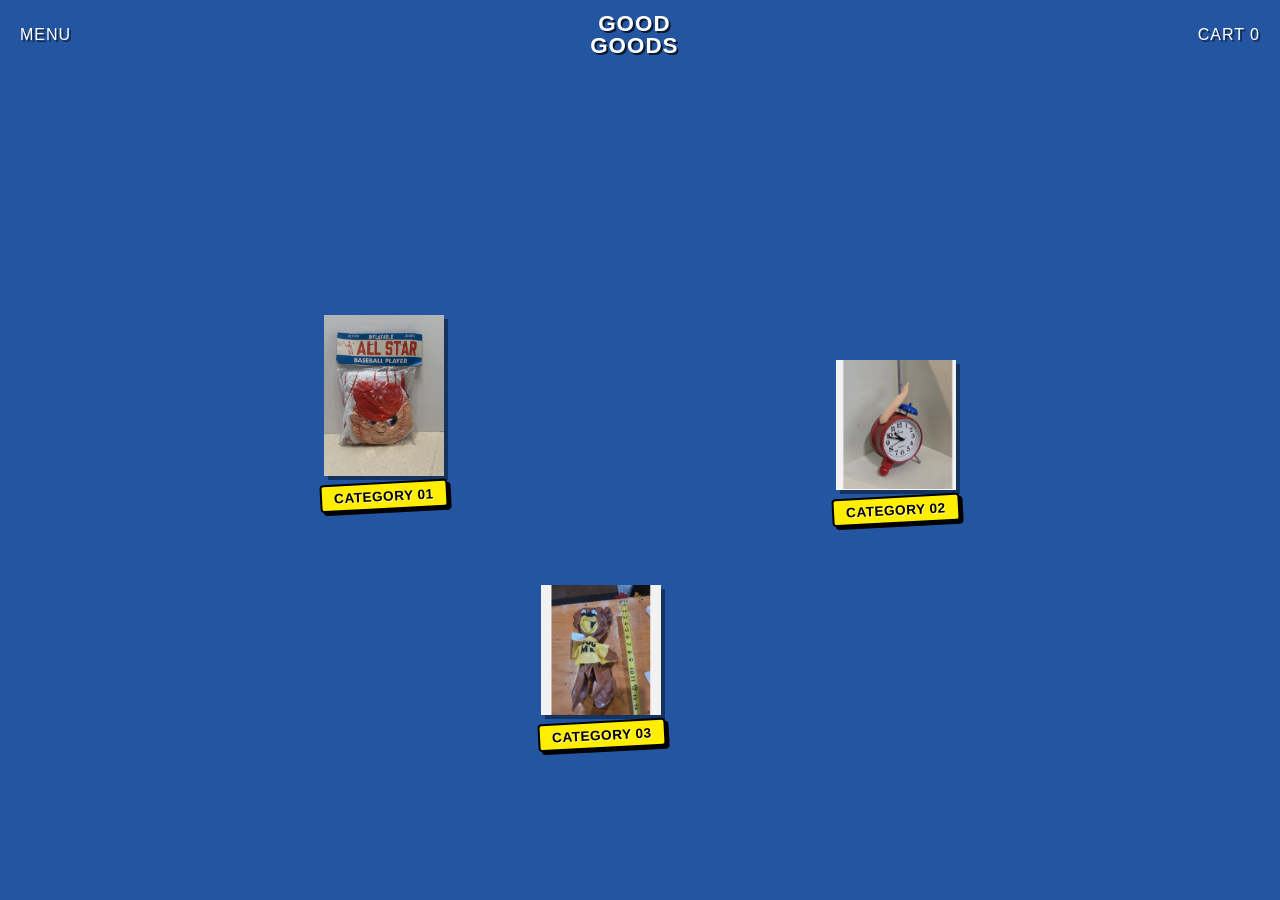
==== index.html @ c8a690a4 "Refactor CSS variables and styles in index.html" ====
<!DOCTYPE html>
<html lang="ko">
<head>
  <meta charset="UTF-8">
  <meta name="viewport" content="width=device-width, initial-scale=1.0">
  <title>GOOD GOODS</title>
  <style>
    :root {
      --bg-blue: #2455A0;
      --label-yellow: #ffee00;
      --text-black: #000000;
    }

    * {
      box-sizing: border-box;
      margin: 0;
      padding: 0;
      user-select: none;
      -webkit-user-drag: none;
    }

    body {
      width: 100vw;
      height: 100vh;
      overflow: hidden;
      font-family: 'Arial Black', Impact, sans-serif;
      background-color: var(--bg-blue);
      position: relative;
    }

    /* 상단 헤더 영역 */
    header {
      position: absolute;
      top: 0;
      left: 0;
      right: 0;
      height: 70px;
      display: flex;
      justify-content: space-between;
      align-items: center;
      padding: 0 20px;
      z-index: 100;
    }

    .nav-btn {
      color: #ffffff;
      font-size: 1rem;
      letter-spacing: 1px;
      cursor: pointer;
      text-shadow: 2px 2px 0px rgba(0,0,0,0.5);
    }

    .logo {
      color: #ffffff;
      font-size: 1.4rem;
      line-height: 1.0;
      text-align: center;
      font-weight: 900;
      letter-spacing: 1px;
      text-shadow: 2px 2px 0px rgba(0,0,0,0.7);
    }

    /* 자유 배치 영역 */
    #canvas-container {
      width: 100%;
      height: 100%;
      position: relative;
    }

    /* 캐릭터 스티커 아이템 */
    .draggable-item {
      position: absolute;
      display: flex;
      flex-direction: column;
      align-items: center;
      cursor: grab;
      touch-action: none;
      transition: transform 0.1s ease;
      z-index: 10;
    }

    .draggable-item:active {
      cursor: grabbing;
      transform: scale(1.05) rotate(-2deg);
      z-index: 90 !important;
    }

    /* 캐릭터 누끼 이미지 스타일 */
    .character-img {
      width: 120px;
      height: auto;
      object-fit: contain;
      filter: drop-shadow(4px 4px 0px rgba(0, 0, 0, 0.4));
      pointer-events: none;
    }

    /* 2번 레트로 스타일 라벨 박스 (노란색 바탕 + 검은 테두리 & 입체 그림자) */
    .label-box {
      margin-top: 6px;
      background-color: var(--label-yellow);
      border: 2px solid var(--text-black);
      border-radius: 4px;
      padding: 3px 12px;
      transform: rotate(-3deg); /* 2번 이미지 특유의 살짝 기울어진 레트로 느낌 */
      box-shadow: 3px 3px 0px #000000;
      pointer-events: none;
    }

    .label-text {
      color: var(--text-black);
      font-family: 'Arial Black', Impact, sans-serif;
      font-size: 0.85rem;
      font-weight: 900;
      letter-spacing: 0.5px;
      text-transform: uppercase;
      white-space: nowrap;
      text-shadow: 1px 1px 0px rgba(255, 255, 255, 0.6);
    }

    /* 카테고리 팝업 모달 */
    .modal-overlay {
      position: fixed;
      top: 0; left: 0; right: 0; bottom: 0;
      background: rgba(0,0,0,0.6);
      display: none;
      justify-content: center;
      align-items: center;
      z-index: 1000;
    }

    .modal-card {
      background: #111;
      border: 3px solid var(--label-yellow);
      border-radius: 16px;
      padding: 24px;
      width: 85%;
      max-width: 320px;
      text-align: center;
      color: white;
      box-shadow: 8px 8px 0px rgba(0,0,0,0.8);
    }

    .modal-title {
      font-size: 1.4rem;
      color: var(--label-yellow);
      margin-bottom: 12px;
    }

    .close-btn {
      margin-top: 16px;
      background: var(--label-yellow);
      color: #000;
      border: none;
      padding: 8px 20px;
      font-weight: bold;
      border-radius: 20px;
      cursor: pointer;
    }
  </style>
</head>
<body>

  <header>
    <div class="nav-btn">MENU</div>
    <div class="logo">GOOD<br>GOODS</div>
    <div class="nav-btn">CART <span id="cart-count">0</span></div>
  </header>

  <main id="canvas-container"></main>

  <!-- 클릭 시 나타나는 카테고리 팝업 -->
  <div class="modal-overlay" id="modal">
    <div class="modal-card">
      <h2 class="modal-title" id="modal-category-name">CATEGORY</h2>
      <p style="font-size: 0.9rem; color: #ccc; font-weight: normal; margin-bottom: 15px;">
        해당 카테고리의 상품 페이지로 이동합니다.
      </p>
      <button class="close-btn" onclick="closeModal()">닫기</button>
    </div>
  </div>

  <script>
    /* ========================================================
       [업로드하신 3개 이미지 및 카테고리 명칭 설정]
    ======================================================== */
    const ITEM_DATA = [
      { 
        id: 1, 
        title: 'CATEGORY 01',  
        imgSrc: './images/KakaoTalk_20260930_101800105_02.png', 
        x: 25, 
        y: 35 
      },
      { 
        id: 2, 
        title: 'CATEGORY 02',    
        imgSrc: './images/KakaoTalk_20260930_102345515.png', 
        x: 65, 
        y: 40 
      },
      { 
        id: 3, 
        title: 'CATEGORY 03',    
        imgSrc: './images/KakaoTalk_20260930_102549226.png', 
        x: 42, 
        y: 65 
      }
    ];

    const container = document.getElementById('canvas-container');
    let highestZIndex = 10;

    // 캐릭터 생성 및 화면 배치
    ITEM_DATA.forEach(data => {
      const item = document.createElement('div');
      item.className = 'draggable-item';
      
      const posX = (window.innerWidth * data.x) / 100;
      const posY = (window.innerHeight * data.y) / 100;
      item.style.left = `${posX}px`;
      item.style.top = `${posY}px`;

      item.innerHTML = `
        <img class="character-img" src="${data.imgSrc}" alt="${data.title}" />
        <div class="label-box">
          <span class="label-text">${data.title}</span>
        </div>
      `;

      makeDraggableAndClickable(item, data.title);
      container.appendChild(item);
    });

    // 드래그 & 클릭 구분 로직
    function makeDraggableAndClickable(element, title) {
      let isDragging = false;
      let startX, startY;
      let initialLeft, initialTop;
      let hasMoved = false;

      function onStart(e) {
        isDragging = true;
        hasMoved = false;
        
        const clientX = e.touches ? e.touches[0].clientX : e.clientX;
        const clientY = e.touches ? e.touches[0].clientY : e.clientY;

        startX = clientX;
        startY = clientY;

        initialLeft = element.offsetLeft;
        initialTop = element.offsetTop;

        highestZIndex++;
        element.style.zIndex = highestZIndex;
      }

      function onMove(e) {
        if (!isDragging) return;

        const clientX = e.touches ? e.touches[0].clientX : e.clientX;
        const clientY = e.touches ? e.touches[0].clientY : e.clientY;

        const deltaX = clientX - startX;
        const deltaY = clientY - startY;

        if (Math.abs(deltaX) > 5 || Math.abs(deltaY) > 5) {
          hasMoved = true;
        }

        element.style.left = `${initialLeft + deltaX}px`;
        element.style.top = `${initialTop + deltaY}px`;
      }

      function onEnd() {
        if (!isDragging) return;
        isDragging = false;

        if (!hasMoved) {
          openModal(title);
        }
      }

      element.addEventListener('mousedown', onStart);
      window.addEventListener('mousemove', onMove);
      window.addEventListener('mouseup', onEnd);

      element.addEventListener('touchstart', onStart, { passive: true });
      window.addEventListener('touchmove', onMove, { passive: true });
      window.addEventListener('touchend', onEnd);
    }

    function openModal(categoryTitle) {
      document.getElementById('modal-category-name').innerText = categoryTitle;
      document.getElementById('modal').style.display = 'flex';
    }

    function closeModal() {
      document.getElementById('modal').style.display = 'none';
    }
  </script>
</body>
</html>
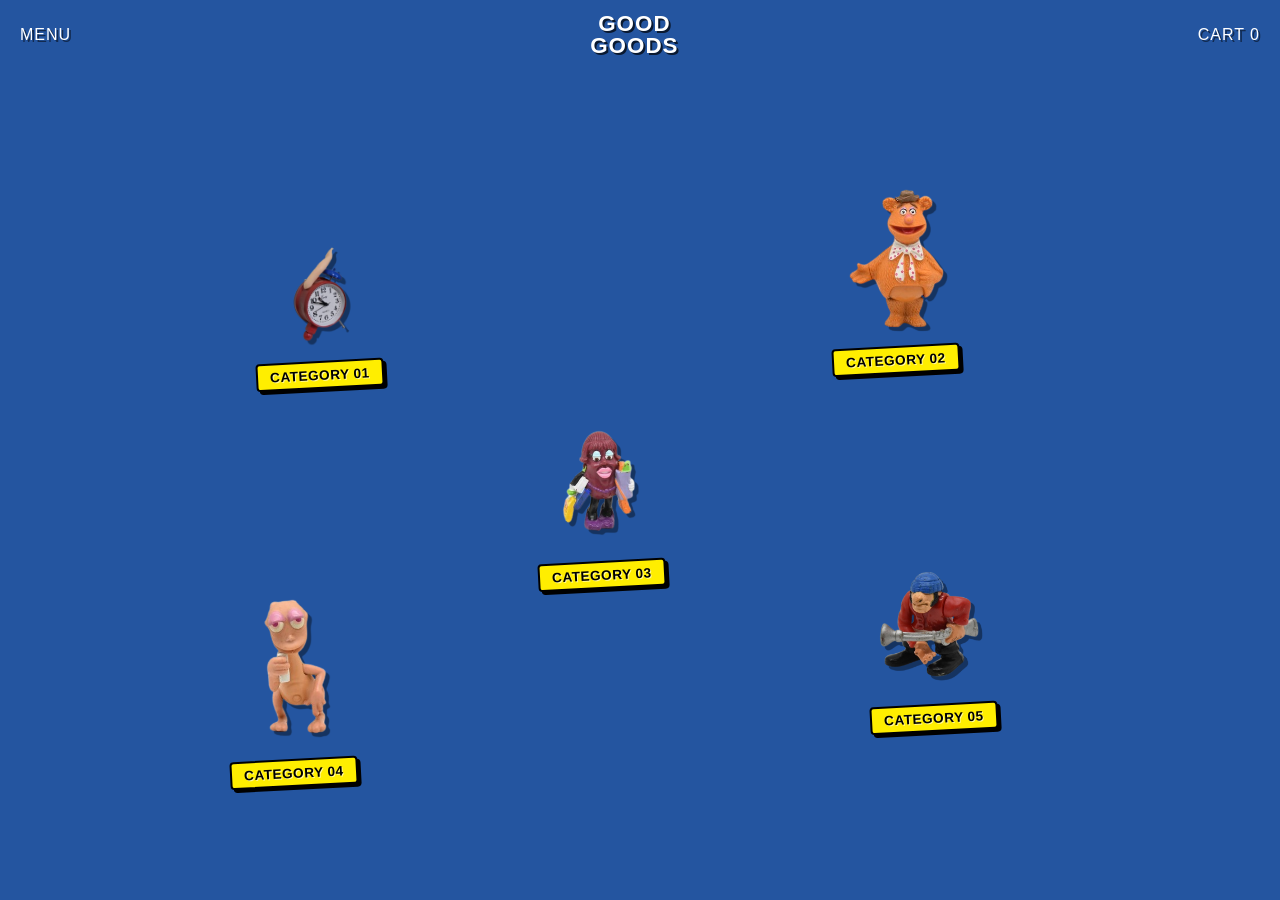
==== commit faa25170: "Update image sources and label box comments" ====
--- a/index.html
+++ b/index.html
@@ -94,14 +94,14 @@
       pointer-events: none;
     }
 
-    /* 2번 레트로 스타일 라벨 박스 (노란색 바탕 + 검은 테두리 & 입체 그림자) */
+    /* 레트로 코믹스 스타일 노란 라벨 박스 */
     .label-box {
       margin-top: 6px;
       background-color: var(--label-yellow);
       border: 2px solid var(--text-black);
       border-radius: 4px;
       padding: 3px 12px;
-      transform: rotate(-3deg); /* 2번 이미지 특유의 살짝 기울어진 레트로 느낌 */
+      transform: rotate(-3deg);
       box-shadow: 3px 3px 0px #000000;
       pointer-events: none;
     }
@@ -181,29 +181,45 @@
 
   <script>
     /* ========================================================
-       [업로드하신 3개 이미지 및 카테고리 명칭 설정]
+       [새로 올릴 1, 2, 3, 4, 5 이미지 파일 설정]
+       - title: 각 카테고리 문구 (자유롭게 수정 가능)
+       - imgSrc: ./images/1.png 형태
     ======================================================== */
     const ITEM_DATA = [
       { 
         id: 1, 
         title: 'CATEGORY 01',  
-        imgSrc: './images/KakaoTalk_20260930_101800105_02.png', 
-        x: 25, 
-        y: 35 
+        imgSrc: './images/1.png', 
+        x: 20, 
+        y: 25 
       },
       { 
         id: 2, 
         title: 'CATEGORY 02',    
-        imgSrc: './images/KakaoTalk_20260930_102345515.png', 
+        imgSrc: './images/2.png', 
         x: 65, 
-        y: 40 
+        y: 20 
       },
       { 
         id: 3, 
         title: 'CATEGORY 03',    
-        imgSrc: './images/KakaoTalk_20260930_102549226.png', 
+        imgSrc: './images/3.png', 
         x: 42, 
+        y: 45 
+      },
+      { 
+        id: 4, 
+        title: 'CATEGORY 04',    
+        imgSrc: './images/4.png', 
+        x: 18, 
         y: 65 
+      },
+      { 
+        id: 5, 
+        title: 'CATEGORY 05',    
+        imgSrc: './images/5.png', 
+        x: 68, 
+        y: 62 
       }
     ];
 
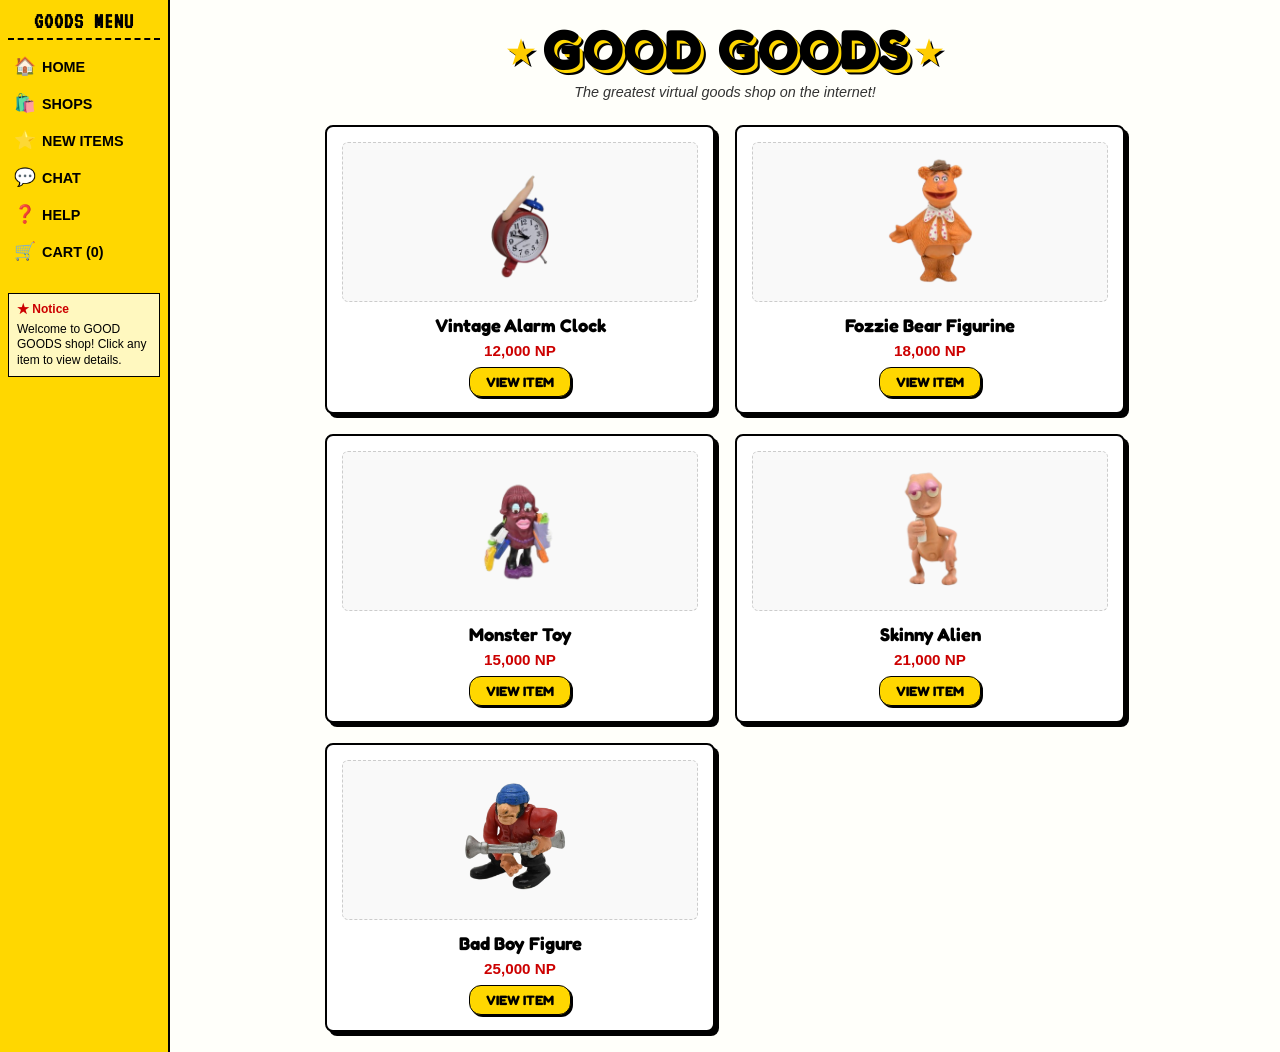
==== commit c34e1301: "Revamp index.html for Neopets themed layout Updated the title and styling to reflect a Neopets theme" ====
--- a/index.html
+++ b/index.html
@@ -3,125 +3,224 @@
 <head>
   <meta charset="UTF-8">
   <meta name="viewport" content="width=device-width, initial-scale=1.0">
-  <title>GOOD GOODS</title>
+  <title>GOOD GOODS - Neopets Style</title>
+  <!-- 네오펫 느낌의 통통한 레트로 웹폰트 불러오기 -->
+  <link rel="preconnect" href="https://fonts.googleapis.com">
+  <link rel="preconnect" href="https://fonts.gstatic.com" crossorigin>
+  <link href="https://fonts.googleapis.com/css2?family=Fredoka:wght@600;700&family=VT323&display=swap" rel="stylesheet">
+
   <style>
-    :root {
-      --bg-blue: #2455A0;
-      --label-yellow: #ffee00;
-      --text-black: #000000;
-    }
-
     * {
       box-sizing: border-box;
       margin: 0;
       padding: 0;
-      user-select: none;
-      -webkit-user-drag: none;
     }
 
     body {
-      width: 100vw;
-      height: 100vh;
-      overflow: hidden;
-      font-family: 'Arial Black', Impact, sans-serif;
-      background-color: var(--bg-blue);
+      font-family: 'Comic Sans MS', 'Trebuchet MS', sans-serif;
+      background-color: #ffffff;
+      color: #000000;
+      display: flex;
+      min-height: 100vh;
+    }
+
+    /* =========================================
+       1. 네오펫 스타일 노란색 왼쪽 사이드바
+    ========================================= */
+    #sidebar {
+      width: 170px;
+      min-width: 170px;
+      background-color: #ffd700;
+      border-right: 2px solid #000000;
+      padding: 10px 8px;
+      display: flex;
+      flex-direction: column;
+      gap: 12px;
+    }
+
+    .sidebar-header {
+      font-family: 'VT323', monospace;
+      font-size: 1.4rem;
+      font-weight: bold;
+      text-align: center;
+      border-bottom: 2px dashed #000;
+      padding-bottom: 6px;
+      letter-spacing: 1px;
+    }
+
+    .sidebar-menu {
+      list-style: none;
+      display: flex;
+      flex-direction: column;
+      gap: 8px;
+    }
+
+    .sidebar-menu li {
+      display: flex;
+      align-items: center;
+      gap: 6px;
+      font-size: 0.9rem;
+      font-weight: bold;
+      cursor: pointer;
+      padding: 4px 6px;
+      border-radius: 4px;
+      transition: background 0.1s;
+    }
+
+    .sidebar-menu li:hover {
+      background-color: #ffae00;
+      text-decoration: underline;
+    }
+
+    .menu-icon {
+      font-size: 1.1rem;
+    }
+
+    .sidebar-box {
+      margin-top: 15px;
+      background-color: #fff8bf;
+      border: 1px solid #000;
+      padding: 8px;
+      font-size: 0.75rem;
+      line-height: 1.3;
+    }
+
+    .sidebar-box h4 {
+      margin-bottom: 4px;
+      color: #cc0000;
+    }
+
+    /* =========================================
+       2. 오른쪽 메인 화면 영역
+    ========================================= */
+    #main-content {
+      flex: 1;
+      padding: 20px 30px;
+      background-color: #fffffa;
+      overflow-y: auto;
+    }
+
+    /* 네오펫 스타일 상단 타이틀 로고 */
+    .logo-container {
+      text-align: center;
+      margin-bottom: 25px;
       position: relative;
     }
 
-    /* 상단 헤더 영역 */
-    header {
-      position: absolute;
-      top: 0;
-      left: 0;
-      right: 0;
-      height: 70px;
-      display: flex;
-      justify-content: space-between;
-      align-items: center;
-      padding: 0 20px;
-      z-index: 100;
-    }
-
-    .nav-btn {
-      color: #ffffff;
-      font-size: 1rem;
+    .neopets-logo {
+      font-family: 'Fredoka', cursive;
+      font-size: 3.5rem;
+      font-weight: 700;
+      color: #000000;
+      text-shadow: 3px 3px 0px #ffd700, 5px 5px 0px #000000;
       letter-spacing: 1px;
-      cursor: pointer;
-      text-shadow: 2px 2px 0px rgba(0,0,0,0.5);
-    }
-
-    .logo {
-      color: #ffffff;
-      font-size: 1.4rem;
-      line-height: 1.0;
-      text-align: center;
-      font-weight: 900;
-      letter-spacing: 1px;
-      text-shadow: 2px 2px 0px rgba(0,0,0,0.7);
-    }
-
-    /* 자유 배치 영역 */
-    #canvas-container {
-      width: 100%;
-      height: 100%;
-      position: relative;
-    }
-
-    /* 캐릭터 스티커 아이템 */
-    .draggable-item {
-      position: absolute;
+      display: inline-block;
+      line-height: 1;
+    }
+
+    .star-decor {
+      color: #ffcc00;
+      font-size: 2rem;
+      vertical-align: super;
+      text-shadow: 2px 2px 0px #000;
+    }
+
+    .welcome-text {
+      font-size: 0.9rem;
+      color: #333;
+      margin-top: 8px;
+      font-style: italic;
+    }
+
+    /* =========================================
+       3. 상품 2열 그리드 (상품 추가 시 무한 늘어남)
+    ========================================= */
+    .product-grid {
+      display: grid;
+      grid-template-columns: repeat(2, 1fr); /* 무조건 2열 배치 */
+      gap: 20px;
+      max-width: 800px;
+      margin: 0 auto;
+    }
+
+    /* 레트로 카드 스타일 */
+    .product-card {
+      background-color: #ffffff;
+      border: 2px solid #000000;
+      border-radius: 8px;
+      padding: 15px;
       display: flex;
       flex-direction: column;
       align-items: center;
-      cursor: grab;
-      touch-action: none;
-      transition: transform 0.1s ease;
-      z-index: 10;
-    }
-
-    .draggable-item:active {
-      cursor: grabbing;
-      transform: scale(1.05) rotate(-2deg);
-      z-index: 90 !important;
-    }
-
-    /* 캐릭터 누끼 이미지 스타일 */
-    .character-img {
-      width: 120px;
-      height: auto;
+      box-shadow: 4px 4px 0px #000000;
+      transition: transform 0.1s ease, box-shadow 0.1s ease;
+      cursor: pointer;
+    }
+
+    .product-card:hover {
+      transform: translate(-2px, -2px);
+      box-shadow: 6px 6px 0px #000000;
+      background-color: #fffde6;
+    }
+
+    .product-img-wrapper {
+      width: 100%;
+      height: 160px;
+      display: flex;
+      justify-content: center;
+      align-items: center;
+      background-color: #f9f9f9;
+      border: 1px dashed #ccc;
+      border-radius: 6px;
+      margin-bottom: 12px;
+      overflow: hidden;
+    }
+
+    .product-img {
+      max-width: 90%;
+      max-height: 90%;
       object-fit: contain;
-      filter: drop-shadow(4px 4px 0px rgba(0, 0, 0, 0.4));
-      pointer-events: none;
-    }
-
-    /* 레트로 코믹스 스타일 노란 라벨 박스 */
-    .label-box {
-      margin-top: 6px;
-      background-color: var(--label-yellow);
-      border: 2px solid var(--text-black);
-      border-radius: 4px;
-      padding: 3px 12px;
-      transform: rotate(-3deg);
-      box-shadow: 3px 3px 0px #000000;
-      pointer-events: none;
-    }
-
-    .label-text {
-      color: var(--text-black);
-      font-family: 'Arial Black', Impact, sans-serif;
+    }
+
+    .product-title {
+      font-family: 'Fredoka', cursive;
+      font-size: 1.15rem;
+      font-weight: 700;
+      color: #000000;
+      margin-bottom: 6px;
+      text-align: center;
+    }
+
+    .product-price {
+      font-size: 0.95rem;
+      font-weight: bold;
+      color: #cc0000;
+      margin-bottom: 8px;
+    }
+
+    .buy-btn {
+      background-color: #ffd700;
+      border: 1.5px solid #000;
+      padding: 6px 16px;
+      font-family: 'Fredoka', cursive;
       font-size: 0.85rem;
-      font-weight: 900;
-      letter-spacing: 0.5px;
-      text-transform: uppercase;
-      white-space: nowrap;
-      text-shadow: 1px 1px 0px rgba(255, 255, 255, 0.6);
-    }
-
-    /* 카테고리 팝업 모달 */
+      font-weight: bold;
+      border-radius: 12px;
+      cursor: pointer;
+      box-shadow: 2px 2px 0px #000;
+    }
+
+    .buy-btn:hover {
+      background-color: #ffae00;
+    }
+
+    /* =========================================
+       4. 상품 클릭 시 상세 모달
+    ========================================= */
     .modal-overlay {
       position: fixed;
       top: 0; left: 0; right: 0; bottom: 0;
-      background: rgba(0,0,0,0.6);
+      background: rgba(0,0,0,0.5);
       display: none;
       justify-content: center;
       align-items: center;
@@ -129,185 +228,183 @@
     }
 
     .modal-card {
-      background: #111;
-      border: 3px solid var(--label-yellow);
-      border-radius: 16px;
+      background: #ffffff;
+      border: 3px solid #000;
+      border-radius: 12px;
       padding: 24px;
-      width: 85%;
-      max-width: 320px;
+      width: 90%;
+      max-width: 360px;
       text-align: center;
-      color: white;
-      box-shadow: 8px 8px 0px rgba(0,0,0,0.8);
+      box-shadow: 8px 8px 0px #000;
     }
 
     .modal-title {
-      font-size: 1.4rem;
-      color: var(--label-yellow);
-      margin-bottom: 12px;
+      font-family: 'Fredoka', cursive;
+      font-size: 1.5rem;
+      margin-bottom: 10px;
+    }
+
+    .modal-price {
+      color: #cc0000;
+      font-weight: bold;
+      margin-bottom: 15px;
+    }
+
+    .modal-desc {
+      font-size: 0.85rem;
+      color: #555;
+      margin-bottom: 20px;
+      line-height: 1.4;
     }
 
     .close-btn {
-      margin-top: 16px;
-      background: var(--label-yellow);
+      background: #ffd700;
       color: #000;
-      border: none;
-      padding: 8px 20px;
+      border: 2px solid #000;
+      padding: 8px 24px;
+      font-family: 'Fredoka', cursive;
       font-weight: bold;
       border-radius: 20px;
       cursor: pointer;
+      box-shadow: 2px 2px 0px #000;
+    }
+
+    /* 모바일 반응형 처리 */
+    @media (max-width: 600px) {
+      body {
+        flex-direction: column;
+      }
+      #sidebar {
+        width: 100%;
+        min-width: 100%;
+        border-right: none;
+        border-bottom: 2px solid #000;
+      }
+      .product-grid {
+        grid-template-columns: repeat(2, 1fr); /* 모바일에서도 2열 유지 */
+        gap: 10px;
+      }
     }
   </style>
 </head>
 <body>
 
-  <header>
-    <div class="nav-btn">MENU</div>
-    <div class="logo">GOOD<br>GOODS</div>
-    <div class="nav-btn">CART <span id="cart-count">0</span></div>
-  </header>
-
-  <main id="canvas-container"></main>
-
-  <!-- 클릭 시 나타나는 카테고리 팝업 -->
+  <!-- 왼쪽 네오펫 스타일 사이드바 -->
+  <aside id="sidebar">
+    <div class="sidebar-header">GOODS MENU</div>
+    <ul class="sidebar-menu">
+      <li><span class="menu-icon">🏠</span> HOME</li>
+      <li><span class="menu-icon">🛍️️</span> SHOPS</li>
+      <li><span class="menu-icon">⭐</span> NEW ITEMS</li>
+      <li><span class="menu-icon">💬</span> CHAT</li>
+      <li><span class="menu-icon">❓</span> HELP</li>
+      <li><span class="menu-icon">🛒</span> CART (0)</li>
+    </ul>
+
+    <div class="sidebar-box">
+      <h4>★ Notice</h4>
+      <p>Welcome to GOOD GOODS shop! Click any item to view details.</p>
+    </div>
+  </aside>
+
+  <!-- 오른쪽 메인 콘텐츠 영역 -->
+  <main id="main-content">
+    
+    <!-- 네오펫 스타일 로고 -->
+    <div class="logo-container">
+      <span class="star-decor">★</span>
+      <h1 class="neopets-logo">GOOD GOODS</h1>
+      <span class="star-decor">★</span>
+      <p class="welcome-text">The greatest virtual goods shop on the internet!</p>
+    </div>
+
+    <!-- 2열 상품 목록 그리드 -->
+    <div class="product-grid" id="product-list"></div>
+
+  </main>
+
+  <!-- 상품 클릭 시 나타나는 팝업 -->
   <div class="modal-overlay" id="modal">
     <div class="modal-card">
-      <h2 class="modal-title" id="modal-category-name">CATEGORY</h2>
-      <p style="font-size: 0.9rem; color: #ccc; font-weight: normal; margin-bottom: 15px;">
-        해당 카테고리의 상품 페이지로 이동합니다.
-      </p>
-      <button class="close-btn" onclick="closeModal()">닫기</button>
+      <h2 class="modal-title" id="modal-item-name">PRODUCT NAME</h2>
+      <p class="modal-price" id="modal-item-price">0 NP</p>
+      <p class="modal-desc" id="modal-item-desc">상품 상세 설명이 여기에 들어갑니다.</p>
+      <button class="close-btn" onclick="closeModal()">CLOSE</button>
     </div>
   </div>
 
   <script>
     /* ========================================================
-       [새로 올릴 1, 2, 3, 4, 5 이미지 파일 설정]
-       - title: 각 카테고리 문구 (자유롭게 수정 가능)
-       - imgSrc: ./images/1.png 형태
+       [개별 상품 추가/수정하는 곳]
+       - name: 상품 이름
+       - price: 가격
+       - imgSrc: 이미지 파일 경로 (images/1.png 등)
+       - desc: 상세 설명
+       * 상품을 추가할 때마다 2열로 아래로 계속 늘어납니다!
     ======================================================== */
-    const ITEM_DATA = [
+    const PRODUCTS = [
       { 
         id: 1, 
-        title: 'CATEGORY 01',  
+        name: 'Vintage Alarm Clock',  
+        price: '12,000 NP',
         imgSrc: './images/1.png', 
-        x: 20, 
-        y: 25 
+        desc: '레트로 스타일의 클래식 알람 시계 피규어입니다.'
       },
       { 
         id: 2, 
-        title: 'CATEGORY 02',    
+        name: 'Fozzie Bear Figurine',    
+        price: '18,000 NP',
         imgSrc: './images/2.png', 
-        x: 65, 
-        y: 20 
+        desc: '귀여운 모자를 쓴 곰 캐릭터 토이 피규어입니다.'
       },
       { 
         id: 3, 
-        title: 'CATEGORY 03',    
+        name: 'Monster Toy',    
+        price: '15,000 NP',
         imgSrc: './images/3.png', 
-        x: 42, 
-        y: 45 
+        desc: '유니크한 컬러감의 컬렉터용 몬스터 장난감입니다.'
       },
       { 
         id: 4, 
-        title: 'CATEGORY 04',    
+        name: 'Skinny Alien',    
+        price: '21,000 NP',
         imgSrc: './images/4.png', 
-        x: 18, 
-        y: 65 
+        desc: '위트 있는 포즈의 레트로 에일리언 토이 피규어입니다.'
       },
       { 
         id: 5, 
-        title: 'CATEGORY 05',    
+        name: 'Bad Boy Figure',    
+        price: '25,000 NP',
         imgSrc: './images/5.png', 
-        x: 68, 
-        y: 62 
+        desc: '스트리트 감성의 유니크한 캐릭터 피규어입니다.'
       }
     ];
 
-    const container = document.getElementById('canvas-container');
-    let highestZIndex = 10;
-
-    // 캐릭터 생성 및 화면 배치
-    ITEM_DATA.forEach(data => {
-      const item = document.createElement('div');
-      item.className = 'draggable-item';
-      
-      const posX = (window.innerWidth * data.x) / 100;
-      const posY = (window.innerHeight * data.y) / 100;
-      item.style.left = `${posX}px`;
-      item.style.top = `${posY}px`;
-
-      item.innerHTML = `
-        <img class="character-img" src="${data.imgSrc}" alt="${data.title}" />
-        <div class="label-box">
-          <span class="label-text">${data.title}</span>
+    const container = document.getElementById('product-list');
+
+    // 상품 카드 생성 및 배치
+    PRODUCTS.forEach(item => {
+      const card = document.createElement('div');
+      card.className = 'product-card';
+      card.onclick = () => openModal(item.name, item.price, item.desc);
+
+      card.innerHTML = `
+        <div class="product-img-wrapper">
+          <img class="product-img" src="${item.imgSrc}" alt="${item.name}" />
         </div>
+        <div class="product-title">${item.name}</div>
+        <div class="product-price">${item.price}</div>
+        <button class="buy-btn">VIEW ITEM</button>
       `;
 
-      makeDraggableAndClickable(item, data.title);
-      container.appendChild(item);
+      container.appendChild(card);
     });
 
-    // 드래그 & 클릭 구분 로직
-    function makeDraggableAndClickable(element, title) {
-      let isDragging = false;
-      let startX, startY;
-      let initialLeft, initialTop;
-      let hasMoved = false;
-
-      function onStart(e) {
-        isDragging = true;
-        hasMoved = false;
-        
-        const clientX = e.touches ? e.touches[0].clientX : e.clientX;
-        const clientY = e.touches ? e.touches[0].clientY : e.clientY;
-
-        startX = clientX;
-        startY = clientY;
-
-        initialLeft = element.offsetLeft;
-        initialTop = element.offsetTop;
-
-        highestZIndex++;
-        element.style.zIndex = highestZIndex;
-      }
-
-      function onMove(e) {
-        if (!isDragging) return;
-
-        const clientX = e.touches ? e.touches[0].clientX : e.clientX;
-        const clientY = e.touches ? e.touches[0].clientY : e.clientY;
-
-        const deltaX = clientX - startX;
-        const deltaY = clientY - startY;
-
-        if (Math.abs(deltaX) > 5 || Math.abs(deltaY) > 5) {
-          hasMoved = true;
-        }
-
-        element.style.left = `${initialLeft + deltaX}px`;
-        element.style.top = `${initialTop + deltaY}px`;
-      }
-
-      function onEnd() {
-        if (!isDragging) return;
-        isDragging = false;
-
-        if (!hasMoved) {
-          openModal(title);
-        }
-      }
-
-      element.addEventListener('mousedown', onStart);
-      window.addEventListener('mousemove', onMove);
-      window.addEventListener('mouseup', onEnd);
-
-      element.addEventListener('touchstart', onStart, { passive: true });
-      window.addEventListener('touchmove', onMove, { passive: true });
-      window.addEventListener('touchend', onEnd);
-    }
-
-    function openModal(categoryTitle) {
-      document.getElementById('modal-category-name').innerText = categoryTitle;
+    // 상세 모달 열기/닫기
+    function openModal(name, price, desc) {
+      document.getElementById('modal-item-name').innerText = name;
+      document.getElementById('modal-item-price').innerText = price;
+      document.getElementById('modal-item-desc').innerText = desc;
       document.getElementById('modal').style.display = 'flex';
     }
 
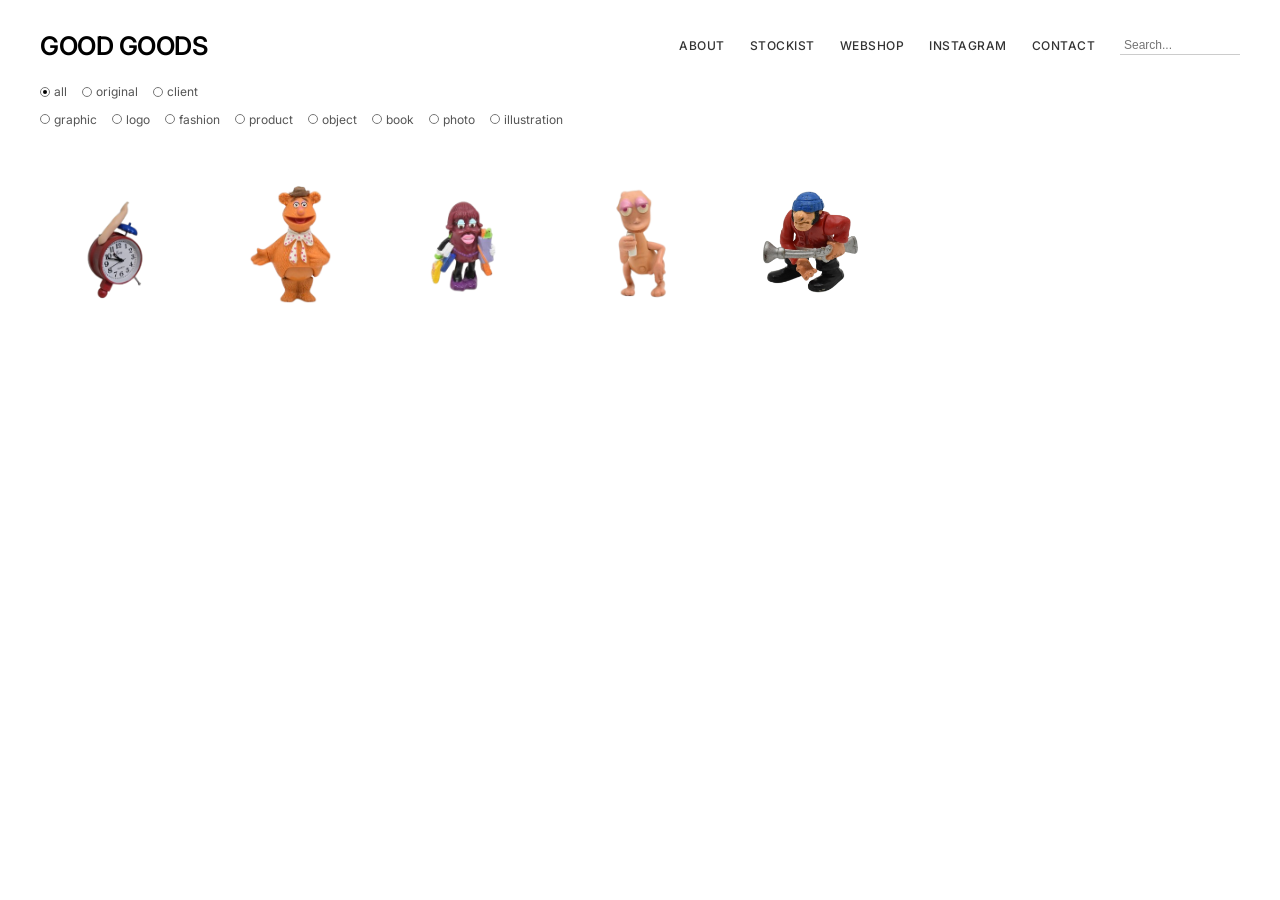
==== commit 605296a8: "Update index.html" ====
--- a/index.html
+++ b/index.html
@@ -3,11 +3,10 @@
 <head>
   <meta charset="UTF-8">
   <meta name="viewport" content="width=device-width, initial-scale=1.0">
-  <title>GOOD GOODS - Neopets Style</title>
-  <!-- 네오펫 느낌의 통통한 레트로 웹폰트 불러오기 -->
+  <title>GOOD GOODS</title>
   <link rel="preconnect" href="https://fonts.googleapis.com">
   <link rel="preconnect" href="https://fonts.gstatic.com" crossorigin>
-  <link href="https://fonts.googleapis.com/css2?family=Fredoka:wght@600;700&family=VT323&display=swap" rel="stylesheet">
+  <link href="https://fonts.googleapis.com/css2?family=Inter:wght@400;500;600&display=swap" rel="stylesheet">
 
   <style>
     * {
@@ -17,394 +16,294 @@
     }
 
     body {
-      font-family: 'Comic Sans MS', 'Trebuchet MS', sans-serif;
+      font-family: 'Inter', -apple-system, BlinkMacSystemFont, "Segoe UI", Roboto, sans-serif;
       background-color: #ffffff;
-      color: #000000;
-      display: flex;
-      min-height: 100vh;
+      color: #111111;
+      padding: 30px 40px;
+      -webkit-font-smoothing: antialiased;
     }
 
     /* =========================================
-       1. 네오펫 스타일 노란색 왼쪽 사이드바
+       1. 상단 헤더 & 네비게이션
     ========================================= */
-    #sidebar {
-      width: 170px;
-      min-width: 170px;
-      background-color: #ffd700;
-      border-right: 2px solid #000000;
-      padding: 10px 8px;
-      display: flex;
-      flex-direction: column;
-      gap: 12px;
-    }
-
-    .sidebar-header {
-      font-family: 'VT323', monospace;
-      font-size: 1.4rem;
-      font-weight: bold;
-      text-align: center;
-      border-bottom: 2px dashed #000;
-      padding-bottom: 6px;
-      letter-spacing: 1px;
-    }
-
-    .sidebar-menu {
-      list-style: none;
-      display: flex;
-      flex-direction: column;
-      gap: 8px;
-    }
-
-    .sidebar-menu li {
-      display: flex;
-      align-items: center;
-      gap: 6px;
-      font-size: 0.9rem;
-      font-weight: bold;
+    header {
+      display: flex;
+      justify-content: space-between;
+      align-items: center;
+      margin-bottom: 20px;
+    }
+
+    .brand-logo {
+      font-size: 1.6rem;
+      font-weight: 600;
+      letter-spacing: -0.5px;
+      text-decoration: none;
+      color: #000;
+    }
+
+    .top-nav {
+      display: flex;
+      align-items: center;
+      gap: 25px;
+    }
+
+    .top-nav a {
+      text-decoration: none;
+      color: #333;
+      font-size: 0.75rem;
+      font-weight: 500;
+      letter-spacing: 0.5px;
+      text-transform: uppercase;
+      transition: color 0.2s;
+    }
+
+    .top-nav a:hover {
+      color: #888;
+    }
+
+    .search-bar {
+      border: none;
+      border-bottom: 1px solid #ccc;
+      padding: 2px 4px;
+      font-size: 0.75rem;
+      outline: none;
+      width: 120px;
+    }
+
+    /* =========================================
+       2. 카테고리 필터 라디오 버튼 영역
+    ========================================= */
+    .filter-container {
+      margin-bottom: 40px;
+      font-size: 0.75rem;
+      color: #555;
+      line-height: 1.8;
+    }
+
+    .filter-row {
+      display: flex;
+      flex-wrap: wrap;
+      gap: 15px;
+      align-items: center;
+    }
+
+    .filter-item {
+      display: flex;
+      align-items: center;
+      gap: 4px;
       cursor: pointer;
-      padding: 4px 6px;
-      border-radius: 4px;
-      transition: background 0.1s;
-    }
-
-    .sidebar-menu li:hover {
-      background-color: #ffae00;
-      text-decoration: underline;
-    }
-
-    .menu-icon {
-      font-size: 1.1rem;
-    }
-
-    .sidebar-box {
-      margin-top: 15px;
-      background-color: #fff8bf;
-      border: 1px solid #000;
-      padding: 8px;
-      font-size: 0.75rem;
-      line-height: 1.3;
-    }
-
-    .sidebar-box h4 {
-      margin-bottom: 4px;
-      color: #cc0000;
+    }
+
+    .filter-item input[type="radio"] {
+      appearance: none;
+      width: 10px;
+      height: 10px;
+      border: 1px solid #777;
+      border-radius: 50%;
+      outline: none;
+      cursor: pointer;
+      position: relative;
+    }
+
+    .filter-item input[type="radio"]:checked::before {
+      content: '';
+      position: absolute;
+      top: 2px;
+      left: 2px;
+      width: 4px;
+      height: 4px;
+      background-color: #000;
+      border-radius: 50%;
     }
 
     /* =========================================
-       2. 오른쪽 메인 화면 영역
+       3. 미니멀 아카이브 그리드 (7열 구조)
     ========================================= */
-    #main-content {
-      flex: 1;
-      padding: 20px 30px;
-      background-color: #fffffa;
-      overflow-y: auto;
-    }
-
-    /* 네오펫 스타일 상단 타이틀 로고 */
-    .logo-container {
-      text-align: center;
-      margin-bottom: 25px;
+    .archive-grid {
+      display: grid;
+      grid-template-columns: repeat(7, 1fr);
+      gap: 35px 25px;
+      align-items: center;
+      justify-items: center;
+    }
+
+    .grid-item {
+      width: 100%;
+      aspect-ratio: 1 / 1;
+      display: flex;
+      justify-content: center;
+      align-items: center;
+      cursor: pointer;
       position: relative;
     }
 
-    .neopets-logo {
-      font-family: 'Fredoka', cursive;
-      font-size: 3.5rem;
-      font-weight: 700;
-      color: #000000;
-      text-shadow: 3px 3px 0px #ffd700, 5px 5px 0px #000000;
-      letter-spacing: 1px;
-      display: inline-block;
-      line-height: 1;
-    }
-
-    .star-decor {
-      color: #ffcc00;
-      font-size: 2rem;
-      vertical-align: super;
-      text-shadow: 2px 2px 0px #000;
-    }
-
-    .welcome-text {
-      font-size: 0.9rem;
-      color: #333;
-      margin-top: 8px;
-      font-style: italic;
-    }
-
-    /* =========================================
-       3. 상품 2열 그리드 (상품 추가 시 무한 늘어남)
-    ========================================= */
-    .product-grid {
-      display: grid;
-      grid-template-columns: repeat(2, 1fr); /* 무조건 2열 배치 */
-      gap: 20px;
-      max-width: 800px;
-      margin: 0 auto;
-    }
-
-    /* 레트로 카드 스타일 */
-    .product-card {
-      background-color: #ffffff;
-      border: 2px solid #000000;
-      border-radius: 8px;
-      padding: 15px;
-      display: flex;
-      flex-direction: column;
-      align-items: center;
-      box-shadow: 4px 4px 0px #000000;
-      transition: transform 0.1s ease, box-shadow 0.1s ease;
-      cursor: pointer;
-    }
-
-    .product-card:hover {
-      transform: translate(-2px, -2px);
-      box-shadow: 6px 6px 0px #000000;
-      background-color: #fffde6;
-    }
-
-    .product-img-wrapper {
-      width: 100%;
-      height: 160px;
-      display: flex;
-      justify-content: center;
-      align-items: center;
-      background-color: #f9f9f9;
-      border: 1px dashed #ccc;
-      border-radius: 6px;
-      margin-bottom: 12px;
-      overflow: hidden;
-    }
-
-    .product-img {
+    .grid-item img {
       max-width: 90%;
       max-height: 90%;
       object-fit: contain;
-    }
-
-    .product-title {
-      font-family: 'Fredoka', cursive;
-      font-size: 1.15rem;
-      font-weight: 700;
-      color: #000000;
-      margin-bottom: 6px;
-      text-align: center;
-    }
-
-    .product-price {
-      font-size: 0.95rem;
-      font-weight: bold;
-      color: #cc0000;
-      margin-bottom: 8px;
-    }
-
-    .buy-btn {
-      background-color: #ffd700;
-      border: 1.5px solid #000;
-      padding: 6px 16px;
-      font-family: 'Fredoka', cursive;
-      font-size: 0.85rem;
-      font-weight: bold;
-      border-radius: 12px;
-      cursor: pointer;
-      box-shadow: 2px 2px 0px #000;
-    }
-
-    .buy-btn:hover {
-      background-color: #ffae00;
+      transition: transform 0.25s ease-out;
+    }
+
+    .grid-item:hover img {
+      transform: scale(1.08);
     }
 
     /* =========================================
-       4. 상품 클릭 시 상세 모달
+       4. 미니멀 모달 팝업
     ========================================= */
     .modal-overlay {
       position: fixed;
       top: 0; left: 0; right: 0; bottom: 0;
-      background: rgba(0,0,0,0.5);
+      background: rgba(255, 255, 255, 0.92);
       display: none;
       justify-content: center;
       align-items: center;
       z-index: 1000;
     }
 
-    .modal-card {
-      background: #ffffff;
-      border: 3px solid #000;
-      border-radius: 12px;
-      padding: 24px;
-      width: 90%;
-      max-width: 360px;
+    .modal-content {
       text-align: center;
-      box-shadow: 8px 8px 0px #000;
+      max-width: 400px;
+      padding: 20px;
+    }
+
+    .modal-content img {
+      max-width: 240px;
+      max-height: 240px;
+      object-fit: contain;
+      margin-bottom: 20px;
     }
 
     .modal-title {
-      font-family: 'Fredoka', cursive;
-      font-size: 1.5rem;
-      margin-bottom: 10px;
-    }
-
-    .modal-price {
-      color: #cc0000;
-      font-weight: bold;
-      margin-bottom: 15px;
+      font-size: 1rem;
+      font-weight: 500;
+      margin-bottom: 6px;
     }
 
     .modal-desc {
-      font-size: 0.85rem;
-      color: #555;
+      font-size: 0.8rem;
+      color: #666;
       margin-bottom: 20px;
-      line-height: 1.4;
     }
 
     .close-btn {
-      background: #ffd700;
-      color: #000;
-      border: 2px solid #000;
-      padding: 8px 24px;
-      font-family: 'Fredoka', cursive;
-      font-weight: bold;
-      border-radius: 20px;
+      background: none;
+      border: 1px solid #111;
+      padding: 6px 20px;
+      font-size: 0.75rem;
       cursor: pointer;
-      box-shadow: 2px 2px 0px #000;
-    }
-
-    /* 모바일 반응형 처리 */
+      text-transform: uppercase;
+      letter-spacing: 0.5px;
+      transition: background 0.2s, color 0.2s;
+    }
+
+    .close-btn:hover {
+      background: #111;
+      color: #fff;
+    }
+
+    /* 반응형 레이아웃 */
+    @media (max-width: 1024px) {
+      .archive-grid {
+        grid-template-columns: repeat(5, 1fr);
+      }
+    }
+
     @media (max-width: 600px) {
       body {
+        padding: 20px;
+      }
+      header {
         flex-direction: column;
+        align-items: flex-start;
+        gap: 15px;
       }
-      #sidebar {
-        width: 100%;
-        min-width: 100%;
-        border-right: none;
-        border-bottom: 2px solid #000;
-      }
-      .product-grid {
-        grid-template-columns: repeat(2, 1fr); /* 모바일에서도 2열 유지 */
-        gap: 10px;
+      .archive-grid {
+        grid-template-columns: repeat(3, 1fr);
+        gap: 20px 15px;
       }
     }
   </style>
 </head>
 <body>
 
-  <!-- 왼쪽 네오펫 스타일 사이드바 -->
-  <aside id="sidebar">
-    <div class="sidebar-header">GOODS MENU</div>
-    <ul class="sidebar-menu">
-      <li><span class="menu-icon">🏠</span> HOME</li>
-      <li><span class="menu-icon">🛍️️</span> SHOPS</li>
-      <li><span class="menu-icon">⭐</span> NEW ITEMS</li>
-      <li><span class="menu-icon">💬</span> CHAT</li>
-      <li><span class="menu-icon">❓</span> HELP</li>
-      <li><span class="menu-icon">🛒</span> CART (0)</li>
-    </ul>
-
-    <div class="sidebar-box">
-      <h4>★ Notice</h4>
-      <p>Welcome to GOOD GOODS shop! Click any item to view details.</p>
+  <!-- 상단 헤더 -->
+  <header>
+    <a href="#" class="brand-logo">GOOD GOODS</a>
+    <nav class="top-nav">
+      <a href="#">ABOUT</a>
+      <a href="#">STOCKIST</a>
+      <a href="#">WEBSHOP</a>
+      <a href="#">INSTAGRAM</a>
+      <a href="#">CONTACT</a>
+      <input type="text" class="search-bar" placeholder="Search...">
+    </nav>
+  </header>
+
+  <!-- 라디오 필터 영역 -->
+  <div class="filter-container">
+    <div class="filter-row" style="margin-bottom: 6px;">
+      <label class="filter-item"><input type="radio" name="main-filter" checked> all</label>
+      <label class="filter-item"><input type="radio" name="main-filter"> original</label>
+      <label class="filter-item"><input type="radio" name="main-filter"> client</label>
     </div>
-  </aside>
-
-  <!-- 오른쪽 메인 콘텐츠 영역 -->
-  <main id="main-content">
-    
-    <!-- 네오펫 스타일 로고 -->
-    <div class="logo-container">
-      <span class="star-decor">★</span>
-      <h1 class="neopets-logo">GOOD GOODS</h1>
-      <span class="star-decor">★</span>
-      <p class="welcome-text">The greatest virtual goods shop on the internet!</p>
+    <div class="filter-row">
+      <label class="filter-item"><input type="radio" name="sub-filter"> graphic</label>
+      <label class="filter-item"><input type="radio" name="sub-filter"> logo</label>
+      <label class="filter-item"><input type="radio" name="sub-filter"> fashion</label>
+      <label class="filter-item"><input type="radio" name="sub-filter"> product</label>
+      <label class="filter-item"><input type="radio" name="sub-filter"> object</label>
+      <label class="filter-item"><input type="radio" name="sub-filter"> book</label>
+      <label class="filter-item"><input type="radio" name="sub-filter"> photo</label>
+      <label class="filter-item"><input type="radio" name="sub-filter"> illustration</label>
     </div>
-
-    <!-- 2열 상품 목록 그리드 -->
-    <div class="product-grid" id="product-list"></div>
-
-  </main>
-
-  <!-- 상품 클릭 시 나타나는 팝업 -->
+  </div>
+
+  <!-- 그리드 아카이브 영역 -->
+  <main class="archive-grid" id="grid-container"></main>
+
+  <!-- 상세 보기 모달 -->
   <div class="modal-overlay" id="modal">
-    <div class="modal-card">
-      <h2 class="modal-title" id="modal-item-name">PRODUCT NAME</h2>
-      <p class="modal-price" id="modal-item-price">0 NP</p>
-      <p class="modal-desc" id="modal-item-desc">상품 상세 설명이 여기에 들어갑니다.</p>
+    <div class="modal-content">
+      <img id="modal-img" src="" alt="Product Detail">
+      <h3 class="modal-title" id="modal-title">Item Title</h3>
+      <p class="modal-desc" id="modal-desc">Item Description</p>
       <button class="close-btn" onclick="closeModal()">CLOSE</button>
     </div>
   </div>
 
   <script>
     /* ========================================================
-       [개별 상품 추가/수정하는 곳]
-       - name: 상품 이름
-       - price: 가격
-       - imgSrc: 이미지 파일 경로 (images/1.png 등)
-       - desc: 상세 설명
-       * 상품을 추가할 때마다 2열로 아래로 계속 늘어납니다!
+       [상품/오브젝트 목록 추가/수정하는 곳]
+       - name: 작품/상품 이름
+       - imgSrc: images/1.png 등 이미지 경로
+       - desc: 간단 설명
     ======================================================== */
-    const PRODUCTS = [
-      { 
-        id: 1, 
-        name: 'Vintage Alarm Clock',  
-        price: '12,000 NP',
-        imgSrc: './images/1.png', 
-        desc: '레트로 스타일의 클래식 알람 시계 피규어입니다.'
-      },
-      { 
-        id: 2, 
-        name: 'Fozzie Bear Figurine',    
-        price: '18,000 NP',
-        imgSrc: './images/2.png', 
-        desc: '귀여운 모자를 쓴 곰 캐릭터 토이 피규어입니다.'
-      },
-      { 
-        id: 3, 
-        name: 'Monster Toy',    
-        price: '15,000 NP',
-        imgSrc: './images/3.png', 
-        desc: '유니크한 컬러감의 컬렉터용 몬스터 장난감입니다.'
-      },
-      { 
-        id: 4, 
-        name: 'Skinny Alien',    
-        price: '21,000 NP',
-        imgSrc: './images/4.png', 
-        desc: '위트 있는 포즈의 레트로 에일리언 토이 피규어입니다.'
-      },
-      { 
-        id: 5, 
-        name: 'Bad Boy Figure',    
-        price: '25,000 NP',
-        imgSrc: './images/5.png', 
-        desc: '스트리트 감성의 유니크한 캐릭터 피규어입니다.'
-      }
+    const ITEMS = [
+      { id: 1, name: 'Vintage Alarm Clock', imgSrc: './images/1.png', desc: 'Object / Vintage Toy' },
+      { id: 2, name: 'Fozzie Bear', imgSrc: './images/2.png', desc: 'Object / Plush Figure' },
+      { id: 3, name: 'Monster Toy', imgSrc: './images/3.png', desc: 'Object / Character' },
+      { id: 4, name: 'Skinny Alien', imgSrc: './images/4.png', desc: 'Object / Figure' },
+      { id: 5, name: 'Bad Boy Figure', imgSrc: './images/5.png', desc: 'Object / Street Figure' }
     ];
 
-    const container = document.getElementById('product-list');
-
-    // 상품 카드 생성 및 배치
-    PRODUCTS.forEach(item => {
-      const card = document.createElement('div');
-      card.className = 'product-card';
-      card.onclick = () => openModal(item.name, item.price, item.desc);
-
-      card.innerHTML = `
-        <div class="product-img-wrapper">
-          <img class="product-img" src="${item.imgSrc}" alt="${item.name}" />
-        </div>
-        <div class="product-title">${item.name}</div>
-        <div class="product-price">${item.price}</div>
-        <button class="buy-btn">VIEW ITEM</button>
-      `;
-
-      container.appendChild(card);
+    const container = document.getElementById('grid-container');
+
+    // 그리드 아이템 생성
+    ITEMS.forEach(item => {
+      const el = document.createElement('div');
+      el.className = 'grid-item';
+      el.onclick = () => openModal(item.name, item.imgSrc, item.desc);
+
+      el.innerHTML = `<img src="${item.imgSrc}" alt="${item.name}" />`;
+      container.appendChild(el);
     });
 
-    // 상세 모달 열기/닫기
-    function openModal(name, price, desc) {
-      document.getElementById('modal-item-name').innerText = name;
-      document.getElementById('modal-item-price').innerText = price;
-      document.getElementById('modal-item-desc').innerText = desc;
+    // 모달 컨트롤
+    function openModal(title, imgSrc, desc) {
+      document.getElementById('modal-title').innerText = title;
+      document.getElementById('modal-img').src = imgSrc;
+      document.getElementById('modal-desc').innerText = desc;
       document.getElementById('modal').style.display = 'flex';
     }
 
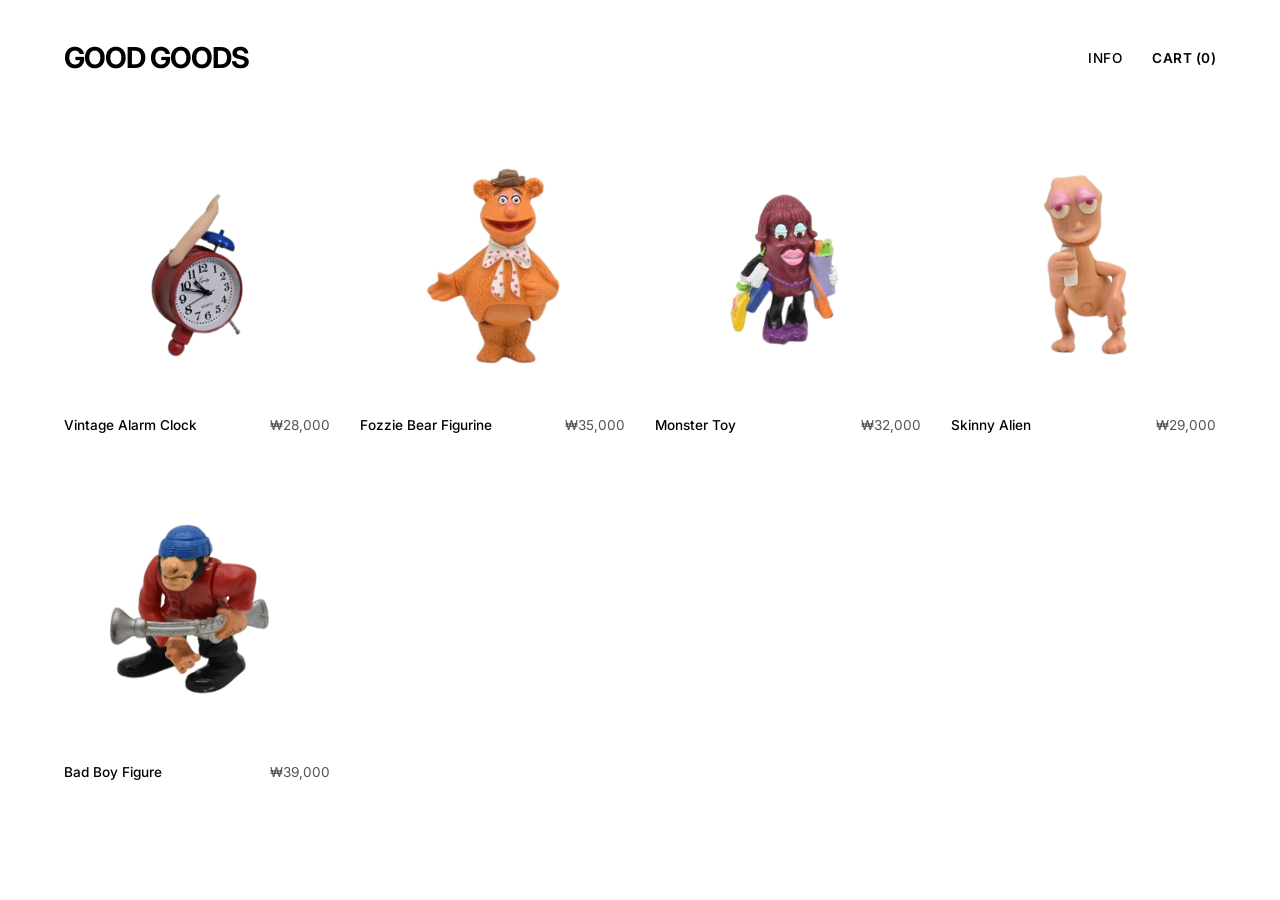
==== commit 802d0c01: "Update index.html" ====
--- a/index.html
+++ b/index.html
@@ -3,10 +3,10 @@
 <head>
   <meta charset="UTF-8">
   <meta name="viewport" content="width=device-width, initial-scale=1.0">
-  <title>GOOD GOODS</title>
+  <title>GOOD GOODS — Official Store</title>
   <link rel="preconnect" href="https://fonts.googleapis.com">
   <link rel="preconnect" href="https://fonts.gstatic.com" crossorigin>
-  <link href="https://fonts.googleapis.com/css2?family=Inter:wght@400;500;600&display=swap" rel="stylesheet">
+  <link href="https://fonts.googleapis.com/css2?family=Inter:wght@400;500;600;700&display=swap" rel="stylesheet">
 
   <style>
     * {
@@ -18,194 +18,210 @@
     body {
       font-family: 'Inter', -apple-system, BlinkMacSystemFont, "Segoe UI", Roboto, sans-serif;
       background-color: #ffffff;
-      color: #111111;
-      padding: 30px 40px;
+      color: #000000;
+      padding: 40px 5vw;
       -webkit-font-smoothing: antialiased;
     }
 
     /* =========================================
-       1. 상단 헤더 & 네비게이션
+       1. DAMSO.COM 스타일 상단 헤더
     ========================================= */
     header {
       display: flex;
       justify-content: space-between;
       align-items: center;
-      margin-bottom: 20px;
-    }
-
-    .brand-logo {
-      font-size: 1.6rem;
-      font-weight: 600;
-      letter-spacing: -0.5px;
+      margin-bottom: 60px;
+    }
+
+    .logo {
+      font-size: 1.8rem;
+      font-weight: 700;
+      letter-spacing: -1px;
       text-decoration: none;
       color: #000;
     }
 
-    .top-nav {
-      display: flex;
-      align-items: center;
-      gap: 25px;
-    }
-
-    .top-nav a {
+    .header-nav {
+      display: flex;
+      gap: 30px;
+      align-items: center;
+    }
+
+    .nav-link {
+      font-size: 0.85rem;
+      font-weight: 500;
       text-decoration: none;
-      color: #333;
-      font-size: 0.75rem;
-      font-weight: 500;
+      color: #000;
+      text-transform: uppercase;
       letter-spacing: 0.5px;
-      text-transform: uppercase;
-      transition: color 0.2s;
-    }
-
-    .top-nav a:hover {
-      color: #888;
-    }
-
-    .search-bar {
-      border: none;
-      border-bottom: 1px solid #ccc;
-      padding: 2px 4px;
-      font-size: 0.75rem;
-      outline: none;
-      width: 120px;
+      cursor: pointer;
+    }
+
+    .cart-btn {
+      font-weight: 600;
     }
 
     /* =========================================
-       2. 카테고리 필터 라디오 버튼 영역
+       2. 미니멀 상품 그리드 (DAMSO.COM 스타일)
     ========================================= */
-    .filter-container {
-      margin-bottom: 40px;
-      font-size: 0.75rem;
-      color: #555;
-      line-height: 1.8;
-    }
-
-    .filter-row {
-      display: flex;
-      flex-wrap: wrap;
-      gap: 15px;
-      align-items: center;
-    }
-
-    .filter-item {
-      display: flex;
-      align-items: center;
-      gap: 4px;
+    .shop-grid {
+      display: grid;
+      grid-template-columns: repeat(4, 1fr);
+      gap: 50px 30px;
+    }
+
+    .product-card {
+      display: flex;
+      flex-direction: column;
       cursor: pointer;
     }
 
-    .filter-item input[type="radio"] {
-      appearance: none;
-      width: 10px;
-      height: 10px;
-      border: 1px solid #777;
-      border-radius: 50%;
-      outline: none;
-      cursor: pointer;
-      position: relative;
-    }
-
-    .filter-item input[type="radio"]:checked::before {
-      content: '';
-      position: absolute;
-      top: 2px;
-      left: 2px;
-      width: 4px;
-      height: 4px;
-      background-color: #000;
-      border-radius: 50%;
-    }
-
-    /* =========================================
-       3. 미니멀 아카이브 그리드 (7열 구조)
-    ========================================= */
-    .archive-grid {
-      display: grid;
-      grid-template-columns: repeat(7, 1fr);
-      gap: 35px 25px;
-      align-items: center;
-      justify-items: center;
-    }
-
-    .grid-item {
+    .product-image-container {
       width: 100%;
       aspect-ratio: 1 / 1;
       display: flex;
       justify-content: center;
       align-items: center;
-      cursor: pointer;
       position: relative;
-    }
-
-    .grid-item img {
-      max-width: 90%;
-      max-height: 90%;
+      background-color: #ffffff;
+      margin-bottom: 16px;
+      overflow: hidden;
+    }
+
+    .product-image-container img {
+      max-width: 85%;
+      max-height: 85%;
       object-fit: contain;
-      transition: transform 0.25s ease-out;
-    }
-
-    .grid-item:hover img {
+      transition: transform 0.4s cubic-bezier(0.16, 1, 0.3, 1);
+    }
+
+    .product-card:hover .product-image-container img {
       transform: scale(1.08);
     }
 
+    .product-info {
+      display: flex;
+      justify-content: space-between;
+      align-items: flex-start;
+      font-size: 0.85rem;
+    }
+
+    .product-title {
+      font-weight: 500;
+      color: #000000;
+    }
+
+    .product-price {
+      font-weight: 400;
+      color: #555555;
+    }
+
     /* =========================================
-       4. 미니멀 모달 팝업
+       3. 슬라이드 우측 장바구니 드로어 (Side Panel)
     ========================================= */
-    .modal-overlay {
+    .cart-drawer-overlay {
       position: fixed;
       top: 0; left: 0; right: 0; bottom: 0;
-      background: rgba(255, 255, 255, 0.92);
-      display: none;
-      justify-content: center;
-      align-items: center;
+      background: rgba(0, 0, 0, 0.4);
+      opacity: 0;
+      visibility: hidden;
+      transition: opacity 0.3s ease, visibility 0.3s ease;
       z-index: 1000;
     }
 
-    .modal-content {
-      text-align: center;
+    .cart-drawer-overlay.active {
+      opacity: 1;
+      visibility: visible;
+    }
+
+    .cart-drawer {
+      position: fixed;
+      top: 0; right: -420px;
+      width: 100%;
       max-width: 400px;
-      padding: 20px;
-    }
-
-    .modal-content img {
-      max-width: 240px;
-      max-height: 240px;
+      height: 100%;
+      background-color: #ffffff;
+      padding: 40px 30px;
+      display: flex;
+      flex-direction: column;
+      justify-content: space-between;
+      box-shadow: -10px 0 30px rgba(0,0,0,0.05);
+      transition: right 0.35s cubic-bezier(0.16, 1, 0.3, 1);
+      z-index: 1001;
+    }
+
+    .cart-drawer-overlay.active .cart-drawer {
+      right: 0;
+    }
+
+    .drawer-header {
+      display: flex;
+      justify-content: space-between;
+      align-items: center;
+      border-bottom: 1px solid #eee;
+      padding-bottom: 20px;
+    }
+
+    .drawer-title {
+      font-size: 1.1rem;
+      font-weight: 600;
+    }
+
+    .close-drawer {
+      background: none;
+      border: none;
+      font-size: 1.2rem;
+      cursor: pointer;
+    }
+
+    .cart-items-list {
+      flex: 1;
+      overflow-y: auto;
+      padding: 20px 0;
+    }
+
+    .cart-item {
+      display: flex;
+      justify-content: space-between;
+      align-items: center;
+      margin-bottom: 20px;
+      font-size: 0.85rem;
+    }
+
+    .cart-item-details {
+      display: flex;
+      gap: 15px;
+      align-items: center;
+    }
+
+    .cart-item-img {
+      width: 50px;
+      height: 50px;
       object-fit: contain;
-      margin-bottom: 20px;
-    }
-
-    .modal-title {
-      font-size: 1rem;
-      font-weight: 500;
-      margin-bottom: 6px;
-    }
-
-    .modal-desc {
-      font-size: 0.8rem;
-      color: #666;
-      margin-bottom: 20px;
-    }
-
-    .close-btn {
-      background: none;
-      border: 1px solid #111;
-      padding: 6px 20px;
-      font-size: 0.75rem;
+    }
+
+    .checkout-btn {
+      width: 100%;
+      background-color: #000000;
+      color: #ffffff;
+      border: none;
+      padding: 16px;
+      font-size: 0.85rem;
+      font-weight: 600;
+      text-transform: uppercase;
+      letter-spacing: 1px;
       cursor: pointer;
-      text-transform: uppercase;
-      letter-spacing: 0.5px;
-      transition: background 0.2s, color 0.2s;
-    }
-
-    .close-btn:hover {
-      background: #111;
-      color: #fff;
-    }
-
-    /* 반응형 레이아웃 */
+      transition: background 0.2s;
+    }
+
+    .checkout-btn:hover {
+      background-color: #333333;
+    }
+
+    /* 반응형 구조 */
     @media (max-width: 1024px) {
-      .archive-grid {
-        grid-template-columns: repeat(5, 1fr);
+      .shop-grid {
+        grid-template-columns: repeat(3, 1fr);
       }
     }
 
@@ -213,102 +229,121 @@
       body {
         padding: 20px;
       }
-      header {
-        flex-direction: column;
-        align-items: flex-start;
-        gap: 15px;
-      }
-      .archive-grid {
-        grid-template-columns: repeat(3, 1fr);
-        gap: 20px 15px;
+      .shop-grid {
+        grid-template-columns: repeat(2, 1fr);
+        gap: 30px 15px;
       }
     }
   </style>
 </head>
 <body>
 
-  <!-- 상단 헤더 -->
+  <!-- DAMSO 스타일 헤더 -->
   <header>
-    <a href="#" class="brand-logo">GOOD GOODS</a>
-    <nav class="top-nav">
-      <a href="#">ABOUT</a>
-      <a href="#">STOCKIST</a>
-      <a href="#">WEBSHOP</a>
-      <a href="#">INSTAGRAM</a>
-      <a href="#">CONTACT</a>
-      <input type="text" class="search-bar" placeholder="Search...">
+    <a href="#" class="logo">GOOD GOODS</a>
+    <nav class="header-nav">
+      <a href="#" class="nav-link">INFO</a>
+      <a class="nav-link cart-btn" onclick="toggleCart()">CART (<span id="cart-count">0</span>)</a>
     </nav>
   </header>
 
-  <!-- 라디오 필터 영역 -->
-  <div class="filter-container">
-    <div class="filter-row" style="margin-bottom: 6px;">
-      <label class="filter-item"><input type="radio" name="main-filter" checked> all</label>
-      <label class="filter-item"><input type="radio" name="main-filter"> original</label>
-      <label class="filter-item"><input type="radio" name="main-filter"> client</label>
-    </div>
-    <div class="filter-row">
-      <label class="filter-item"><input type="radio" name="sub-filter"> graphic</label>
-      <label class="filter-item"><input type="radio" name="sub-filter"> logo</label>
-      <label class="filter-item"><input type="radio" name="sub-filter"> fashion</label>
-      <label class="filter-item"><input type="radio" name="sub-filter"> product</label>
-      <label class="filter-item"><input type="radio" name="sub-filter"> object</label>
-      <label class="filter-item"><input type="radio" name="sub-filter"> book</label>
-      <label class="filter-item"><input type="radio" name="sub-filter"> photo</label>
-      <label class="filter-item"><input type="radio" name="sub-filter"> illustration</label>
+  <!-- 미니멀 상품 그리드 -->
+  <main class="shop-grid" id="product-grid"></main>
+
+  <!-- 우측 장바구니 슬라이드 드로어 -->
+  <div class="cart-drawer-overlay" id="cart-overlay" onclick="closeCartOnBg(event)">
+    <div class="cart-drawer">
+      <div>
+        <div class="drawer-header">
+          <span class="drawer-title">YOUR CART</span>
+          <button class="close-drawer" onclick="toggleCart()">✕</button>
+        </div>
+        <div class="cart-items-list" id="cart-items">
+          <p style="font-size: 0.85rem; color: #888; text-align: center; margin-top: 40px;">Your cart is empty.</p>
+        </div>
+      </div>
+      <div>
+        <button class="checkout-btn">CHECKOUT</button>
+      </div>
     </div>
   </div>
 
-  <!-- 그리드 아카이브 영역 -->
-  <main class="archive-grid" id="grid-container"></main>
-
-  <!-- 상세 보기 모달 -->
-  <div class="modal-overlay" id="modal">
-    <div class="modal-content">
-      <img id="modal-img" src="" alt="Product Detail">
-      <h3 class="modal-title" id="modal-title">Item Title</h3>
-      <p class="modal-desc" id="modal-desc">Item Description</p>
-      <button class="close-btn" onclick="closeModal()">CLOSE</button>
-    </div>
-  </div>
-
   <script>
     /* ========================================================
-       [상품/오브젝트 목록 추가/수정하는 곳]
-       - name: 작품/상품 이름
-       - imgSrc: images/1.png 등 이미지 경로
-       - desc: 간단 설명
+       [GOOD GOODS 상품 목록]
     ======================================================== */
-    const ITEMS = [
-      { id: 1, name: 'Vintage Alarm Clock', imgSrc: './images/1.png', desc: 'Object / Vintage Toy' },
-      { id: 2, name: 'Fozzie Bear', imgSrc: './images/2.png', desc: 'Object / Plush Figure' },
-      { id: 3, name: 'Monster Toy', imgSrc: './images/3.png', desc: 'Object / Character' },
-      { id: 4, name: 'Skinny Alien', imgSrc: './images/4.png', desc: 'Object / Figure' },
-      { id: 5, name: 'Bad Boy Figure', imgSrc: './images/5.png', desc: 'Object / Street Figure' }
+    const PRODUCTS = [
+      { id: 1, title: 'Vintage Alarm Clock', price: '₩28,000', imgSrc: './images/1.png' },
+      { id: 2, title: 'Fozzie Bear Figurine', price: '₩35,000', imgSrc: './images/2.png' },
+      { id: 3, title: 'Monster Toy', price: '₩32,000', imgSrc: './images/3.png' },
+      { id: 4, title: 'Skinny Alien', price: '₩29,000', imgSrc: './images/4.png' },
+      { id: 5, title: 'Bad Boy Figure', price: '₩39,000', imgSrc: './images/5.png' }
     ];
 
-    const container = document.getElementById('grid-container');
-
-    // 그리드 아이템 생성
-    ITEMS.forEach(item => {
-      const el = document.createElement('div');
-      el.className = 'grid-item';
-      el.onclick = () => openModal(item.name, item.imgSrc, item.desc);
-
-      el.innerHTML = `<img src="${item.imgSrc}" alt="${item.name}" />`;
-      container.appendChild(el);
+    let cart = [];
+    const gridContainer = document.getElementById('product-grid');
+
+    // 상품 카드 생성
+    PRODUCTS.forEach(product => {
+      const card = document.createElement('div');
+      card.className = 'product-card';
+      card.onclick = () => addToCart(product);
+
+      card.innerHTML = `
+        <div class="product-image-container">
+          <img src="${product.imgSrc}" alt="${product.title}" />
+        </div>
+        <div class="product-info">
+          <span class="product-title">${product.title}</span>
+          <span class="product-price">${product.price}</span>
+        </div>
+      `;
+
+      gridContainer.appendChild(card);
     });
 
-    // 모달 컨트롤
-    function openModal(title, imgSrc, desc) {
-      document.getElementById('modal-title').innerText = title;
-      document.getElementById('modal-img').src = imgSrc;
-      document.getElementById('modal-desc').innerText = desc;
-      document.getElementById('modal').style.display = 'flex';
-    }
-
-    function closeModal() {
-      document.getElementById('modal').style.display = 'none';
+    // 장바구니 기능
+    function addToCart(product) {
+      cart.push(product);
+      updateCart();
+      toggleCart(true);
+    }
+
+    function updateCart() {
+      document.getElementById('cart-count').innerText = cart.length;
+      const cartItemsContainer = document.getElementById('cart-items');
+
+      if (cart.length === 0) {
+        cartItemsContainer.innerHTML = `<p style="font-size: 0.85rem; color: #888; text-align: center; margin-top: 40px;">Your cart is empty.</p>`;
+        return;
+      }
+
+      cartItemsContainer.innerHTML = cart.map(item => `
+        <div class="cart-item">
+          <div class="cart-item-details">
+            <img class="cart-item-img" src="${item.imgSrc}" alt="${item.title}">
+            <div>
+              <div style="font-weight: 500;">${item.title}</div>
+              <div style="color: #666; font-size: 0.75rem;">${item.price}</div>
+            </div>
+          </div>
+        </div>
+      `).join('');
+    }
+
+    function toggleCart(forceOpen = false) {
+      const overlay = document.getElementById('cart-overlay');
+      if (forceOpen) {
+        overlay.classList.add('active');
+      } else {
+        overlay.classList.toggle('active');
+      }
+    }
+
+    function closeCartOnBg(e) {
+      if (e.target.id === 'cart-overlay') {
+        toggleCart();
+      }
     }
   </script>
 </body>
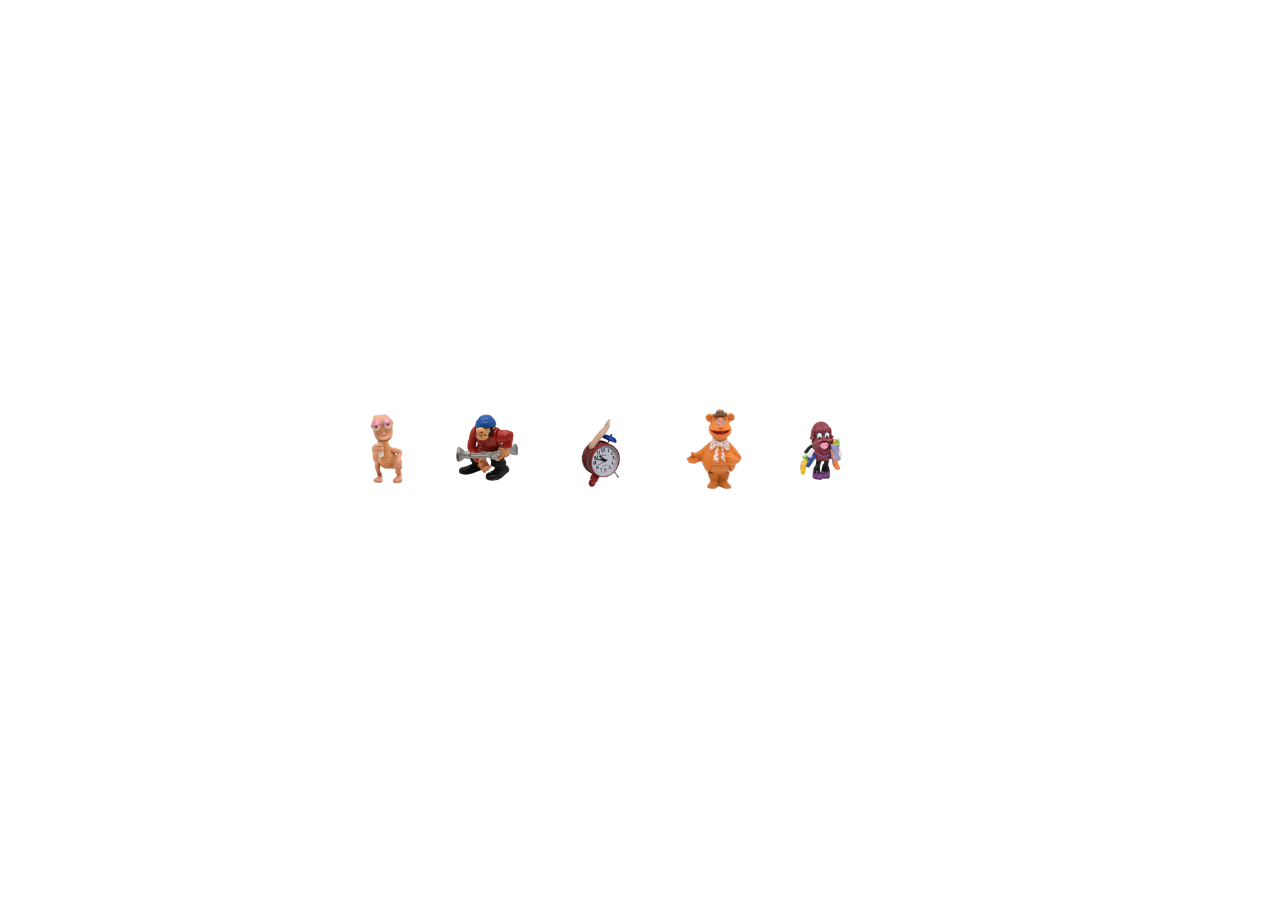
==== commit a88c4198: "Rebuild home as click-wheel carousel with intro animation and product modal - Intro: sliver items un" ====
--- a/index.html
+++ b/index.html
@@ -2,349 +2,69 @@
 <html lang="ko">
 <head>
   <meta charset="UTF-8">
-  <meta name="viewport" content="width=device-width, initial-scale=1.0">
+  <meta name="viewport" content="width=device-width, initial-scale=1.0, viewport-fit=cover">
   <title>GOOD GOODS — Official Store</title>
   <link rel="preconnect" href="https://fonts.googleapis.com">
   <link rel="preconnect" href="https://fonts.gstatic.com" crossorigin>
   <link href="https://fonts.googleapis.com/css2?family=Inter:wght@400;500;600;700&display=swap" rel="stylesheet">
+  <!-- style.css: 장바구니 드로어 등 공통 스타일 / home.css: 메인 화면 전용 -->
+  <link rel="stylesheet" href="css/style.css">
+  <link rel="stylesheet" href="css/home.css">
+</head>
+<body class="home">
 
-  <style>
-    * {
-      box-sizing: border-box;
-      margin: 0;
-      padding: 0;
-    }
+  <!-- 좌상단 로고, 우상단 현재 상품명 -->
+  <div class="hud" aria-hidden="false">
+    <div class="hud-logo">GOOD GOODS</div>
+    <div class="hud-title" id="hud-title" aria-live="polite"></div>
+  </div>
 
-    body {
-      font-family: 'Inter', -apple-system, BlinkMacSystemFont, "Segoe UI", Roboto, sans-serif;
-      background-color: #ffffff;
-      color: #000000;
-      padding: 40px 5vw;
-      -webkit-font-smoothing: antialiased;
-    }
+  <!-- 좌하단 INFO, 우하단 CART -->
+  <a class="corner corner-left" href="info.html">INFO</a>
+  <a class="corner corner-right" href="#" data-cart-toggle>CART (<span data-cart-count>0</span>)</a>
 
-    /* =========================================
-       1. DAMSO.COM 스타일 상단 헤더
-    ========================================= */
-    header {
-      display: flex;
-      justify-content: space-between;
-      align-items: center;
-      margin-bottom: 60px;
-    }
+  <!-- 상품 캐러셀: js/home.js 가 상품을 채워요 -->
+  <main class="stage" id="stage" aria-label="상품 목록"></main>
 
-    .logo {
-      font-size: 1.8rem;
-      font-weight: 700;
-      letter-spacing: -1px;
-      text-decoration: none;
-      color: #000;
-    }
-
-    .header-nav {
-      display: flex;
-      gap: 30px;
-      align-items: center;
-    }
-
-    .nav-link {
-      font-size: 0.85rem;
-      font-weight: 500;
-      text-decoration: none;
-      color: #000;
-      text-transform: uppercase;
-      letter-spacing: 0.5px;
-      cursor: pointer;
-    }
-
-    .cart-btn {
-      font-weight: 600;
-    }
-
-    /* =========================================
-       2. 미니멀 상품 그리드 (DAMSO.COM 스타일)
-    ========================================= */
-    .shop-grid {
-      display: grid;
-      grid-template-columns: repeat(4, 1fr);
-      gap: 50px 30px;
-    }
-
-    .product-card {
-      display: flex;
-      flex-direction: column;
-      cursor: pointer;
-    }
-
-    .product-image-container {
-      width: 100%;
-      aspect-ratio: 1 / 1;
-      display: flex;
-      justify-content: center;
-      align-items: center;
-      position: relative;
-      background-color: #ffffff;
-      margin-bottom: 16px;
-      overflow: hidden;
-    }
-
-    .product-image-container img {
-      max-width: 85%;
-      max-height: 85%;
-      object-fit: contain;
-      transition: transform 0.4s cubic-bezier(0.16, 1, 0.3, 1);
-    }
-
-    .product-card:hover .product-image-container img {
-      transform: scale(1.08);
-    }
-
-    .product-info {
-      display: flex;
-      justify-content: space-between;
-      align-items: flex-start;
-      font-size: 0.85rem;
-    }
-
-    .product-title {
-      font-weight: 500;
-      color: #000000;
-    }
-
-    .product-price {
-      font-weight: 400;
-      color: #555555;
-    }
-
-    /* =========================================
-       3. 슬라이드 우측 장바구니 드로어 (Side Panel)
-    ========================================= */
-    .cart-drawer-overlay {
-      position: fixed;
-      top: 0; left: 0; right: 0; bottom: 0;
-      background: rgba(0, 0, 0, 0.4);
-      opacity: 0;
-      visibility: hidden;
-      transition: opacity 0.3s ease, visibility 0.3s ease;
-      z-index: 1000;
-    }
-
-    .cart-drawer-overlay.active {
-      opacity: 1;
-      visibility: visible;
-    }
-
-    .cart-drawer {
-      position: fixed;
-      top: 0; right: -420px;
-      width: 100%;
-      max-width: 400px;
-      height: 100%;
-      background-color: #ffffff;
-      padding: 40px 30px;
-      display: flex;
-      flex-direction: column;
-      justify-content: space-between;
-      box-shadow: -10px 0 30px rgba(0,0,0,0.05);
-      transition: right 0.35s cubic-bezier(0.16, 1, 0.3, 1);
-      z-index: 1001;
-    }
-
-    .cart-drawer-overlay.active .cart-drawer {
-      right: 0;
-    }
-
-    .drawer-header {
-      display: flex;
-      justify-content: space-between;
-      align-items: center;
-      border-bottom: 1px solid #eee;
-      padding-bottom: 20px;
-    }
-
-    .drawer-title {
-      font-size: 1.1rem;
-      font-weight: 600;
-    }
-
-    .close-drawer {
-      background: none;
-      border: none;
-      font-size: 1.2rem;
-      cursor: pointer;
-    }
-
-    .cart-items-list {
-      flex: 1;
-      overflow-y: auto;
-      padding: 20px 0;
-    }
-
-    .cart-item {
-      display: flex;
-      justify-content: space-between;
-      align-items: center;
-      margin-bottom: 20px;
-      font-size: 0.85rem;
-    }
-
-    .cart-item-details {
-      display: flex;
-      gap: 15px;
-      align-items: center;
-    }
-
-    .cart-item-img {
-      width: 50px;
-      height: 50px;
-      object-fit: contain;
-    }
-
-    .checkout-btn {
-      width: 100%;
-      background-color: #000000;
-      color: #ffffff;
-      border: none;
-      padding: 16px;
-      font-size: 0.85rem;
-      font-weight: 600;
-      text-transform: uppercase;
-      letter-spacing: 1px;
-      cursor: pointer;
-      transition: background 0.2s;
-    }
-
-    .checkout-btn:hover {
-      background-color: #333333;
-    }
-
-    /* 반응형 구조 */
-    @media (max-width: 1024px) {
-      .shop-grid {
-        grid-template-columns: repeat(3, 1fr);
-      }
-    }
-
-    @media (max-width: 600px) {
-      body {
-        padding: 20px;
-      }
-      .shop-grid {
-        grid-template-columns: repeat(2, 1fr);
-        gap: 30px 15px;
-      }
-    }
-  </style>
-</head>
-<body>
-
-  <!-- DAMSO 스타일 헤더 -->
-  <header>
-    <a href="#" class="logo">GOOD GOODS</a>
-    <nav class="header-nav">
-      <a href="#" class="nav-link">INFO</a>
-      <a class="nav-link cart-btn" onclick="toggleCart()">CART (<span id="cart-count">0</span>)</a>
-    </nav>
-  </header>
-
-  <!-- 미니멀 상품 그리드 -->
-  <main class="shop-grid" id="product-grid"></main>
-
-  <!-- 우측 장바구니 슬라이드 드로어 -->
-  <div class="cart-drawer-overlay" id="cart-overlay" onclick="closeCartOnBg(event)">
-    <div class="cart-drawer">
-      <div>
-        <div class="drawer-header">
-          <span class="drawer-title">YOUR CART</span>
-          <button class="close-drawer" onclick="toggleCart()">✕</button>
+  <!-- 상품 상세 모달 -->
+  <div class="modal" id="modal" role="dialog" aria-modal="true" aria-labelledby="m-title" aria-hidden="true">
+    <div class="m-card" id="m-card" tabindex="-1">
+      <div class="m-inner">
+        <div class="m-title" id="m-title"></div>
+        <div class="m-media" id="m-media">
+          <button class="m-more" id="m-more" type="button" aria-expanded="false">MORE INFO <span id="m-more-sign">+</span></button>
+          <img id="m-img" alt="">
+          <div class="m-desc" id="m-desc"></div>
         </div>
-        <div class="cart-items-list" id="cart-items">
-          <p style="font-size: 0.85rem; color: #888; text-align: center; margin-top: 40px;">Your cart is empty.</p>
+        <div class="m-row">
+          <label for="m-qty">QTY</label>
+          <select id="m-qty">
+            <option>1</option><option>2</option><option>3</option><option>4</option><option>5</option>
+            <option>6</option><option>7</option><option>8</option><option>9</option><option>10</option>
+          </select>
         </div>
-      </div>
-      <div>
-        <button class="checkout-btn">CHECKOUT</button>
+        <button class="m-add" id="m-add" type="button"></button>
       </div>
     </div>
   </div>
 
-  <script>
-    /* ========================================================
-       [GOOD GOODS 상품 목록]
-    ======================================================== */
-    const PRODUCTS = [
-      { id: 1, title: 'Vintage Alarm Clock', price: '₩28,000', imgSrc: './images/1.png' },
-      { id: 2, title: 'Fozzie Bear Figurine', price: '₩35,000', imgSrc: './images/2.png' },
-      { id: 3, title: 'Monster Toy', price: '₩32,000', imgSrc: './images/3.png' },
-      { id: 4, title: 'Skinny Alien', price: '₩29,000', imgSrc: './images/4.png' },
-      { id: 5, title: 'Bad Boy Figure', price: '₩39,000', imgSrc: './images/5.png' }
-    ];
+  <!-- 클릭휠 (모달이 열리면 알약 모양으로 바뀌어요) -->
+  <div class="wheel" id="wheel">
+    <button class="w-btn w-menu" id="w-menu" type="button">MENU</button>
+    <button class="w-btn w-prev" id="w-prev" type="button" aria-label="이전 상품">
+      <svg viewBox="0 0 15 10" width="15" height="10" aria-hidden="true"><path d="M7 0v10L0 5zM14 0v10L7 5z" fill="currentColor"/></svg>
+    </button>
+    <button class="w-btn w-next" id="w-next" type="button" aria-label="다음 상품">
+      <svg viewBox="0 0 15 10" width="15" height="10" aria-hidden="true"><path d="M1 0v10l7-5zM8 0v10l7-5z" fill="currentColor"/></svg>
+    </button>
+    <button class="w-btn w-center" id="w-center" type="button" aria-label="상품 자세히 보기"></button>
+    <button class="w-btn w-close" id="w-close" type="button" aria-label="닫기">
+      <svg viewBox="0 0 12 12" width="11" height="11" aria-hidden="true"><path d="M1 1l10 10M11 1L1 11" stroke="currentColor" stroke-width="1.8" fill="none"/></svg>
+    </button>
+  </div>
 
-    let cart = [];
-    const gridContainer = document.getElementById('product-grid');
-
-    // 상품 카드 생성
-    PRODUCTS.forEach(product => {
-      const card = document.createElement('div');
-      card.className = 'product-card';
-      card.onclick = () => addToCart(product);
-
-      card.innerHTML = `
-        <div class="product-image-container">
-          <img src="${product.imgSrc}" alt="${product.title}" />
-        </div>
-        <div class="product-info">
-          <span class="product-title">${product.title}</span>
-          <span class="product-price">${product.price}</span>
-        </div>
-      `;
-
-      gridContainer.appendChild(card);
-    });
-
-    // 장바구니 기능
-    function addToCart(product) {
-      cart.push(product);
-      updateCart();
-      toggleCart(true);
-    }
-
-    function updateCart() {
-      document.getElementById('cart-count').innerText = cart.length;
-      const cartItemsContainer = document.getElementById('cart-items');
-
-      if (cart.length === 0) {
-        cartItemsContainer.innerHTML = `<p style="font-size: 0.85rem; color: #888; text-align: center; margin-top: 40px;">Your cart is empty.</p>`;
-        return;
-      }
-
-      cartItemsContainer.innerHTML = cart.map(item => `
-        <div class="cart-item">
-          <div class="cart-item-details">
-            <img class="cart-item-img" src="${item.imgSrc}" alt="${item.title}">
-            <div>
-              <div style="font-weight: 500;">${item.title}</div>
-              <div style="color: #666; font-size: 0.75rem;">${item.price}</div>
-            </div>
-          </div>
-        </div>
-      `).join('');
-    }
-
-    function toggleCart(forceOpen = false) {
-      const overlay = document.getElementById('cart-overlay');
-      if (forceOpen) {
-        overlay.classList.add('active');
-      } else {
-        overlay.classList.toggle('active');
-      }
-    }
-
-    function closeCartOnBg(e) {
-      if (e.target.id === 'cart-overlay') {
-        toggleCart();
-      }
-    }
-  </script>
+  <script src="js/products.js"></script>
+  <script src="js/cart.js"></script>
+  <script src="js/home.js"></script>
 </body>
 </html>
--- a/css/style.css
+++ b/css/style.css
@@ -0,0 +1,543 @@
+/* =========================================
+   GOOD GOODS 공통 스타일 (모든 페이지)
+========================================= */
+* {
+  box-sizing: border-box;
+  margin: 0;
+  padding: 0;
+}
+
+:root {
+  --ink: #000000;
+  --muted: #555555;
+  --line: #eeeeee;
+  --panel: #ededed;
+  --ease: cubic-bezier(0.16, 1, 0.3, 1);
+}
+
+body {
+  font-family: 'Inter', -apple-system, BlinkMacSystemFont, "Segoe UI", Roboto, sans-serif;
+  background-color: #ffffff;
+  color: var(--ink);
+  padding: 40px 5vw;
+  -webkit-font-smoothing: antialiased;
+  min-height: 100vh;
+}
+
+a { color: inherit; }
+img { display: block; }
+
+/* =========================================
+   1. 상단 헤더
+========================================= */
+header {
+  display: flex;
+  justify-content: space-between;
+  align-items: center;
+  margin-bottom: 60px;
+}
+
+.logo {
+  font-size: 1.8rem;
+  font-weight: 700;
+  letter-spacing: -1px;
+  text-decoration: none;
+  color: #000;
+}
+
+.header-nav {
+  display: flex;
+  gap: 30px;
+  align-items: center;
+}
+
+.nav-link {
+  font-size: 0.85rem;
+  font-weight: 500;
+  text-decoration: none;
+  color: #000;
+  text-transform: uppercase;
+  letter-spacing: 0.5px;
+  cursor: pointer;
+}
+
+.nav-link:hover,
+.nav-link.current {
+  text-decoration: underline;
+  text-underline-offset: 4px;
+}
+
+.cart-btn {
+  font-weight: 600;
+}
+
+/* =========================================
+   2. 상품 그리드 (index)
+========================================= */
+.shop-grid {
+  display: grid;
+  grid-template-columns: repeat(4, 1fr);
+  gap: 50px 30px;
+}
+
+.product-card {
+  display: flex;
+  flex-direction: column;
+  cursor: pointer;
+  text-decoration: none;
+}
+
+.product-image-container {
+  width: 100%;
+  aspect-ratio: 1 / 1;
+  display: flex;
+  justify-content: center;
+  align-items: center;
+  position: relative;
+  background-color: #ffffff;
+  margin-bottom: 16px;
+  overflow: hidden;
+}
+
+.product-image-container img {
+  max-width: 85%;
+  max-height: 85%;
+  object-fit: contain;
+  transition: transform 0.4s var(--ease);
+}
+
+.product-card:hover .product-image-container img {
+  transform: scale(1.08);
+}
+
+.product-info {
+  display: flex;
+  justify-content: space-between;
+  align-items: flex-start;
+  font-size: 0.85rem;
+}
+
+.product-title {
+  font-weight: 500;
+  color: #000000;
+}
+
+.product-price {
+  font-weight: 400;
+  color: var(--muted);
+}
+
+/* =========================================
+   3. 장바구니 드로어 (우측 슬라이드)
+========================================= */
+.cart-drawer-overlay {
+  position: fixed;
+  inset: 0;
+  background: rgba(0, 0, 0, 0.4);
+  opacity: 0;
+  visibility: hidden;
+  transition: opacity 0.3s ease, visibility 0.3s ease;
+  z-index: 1000;
+}
+
+.cart-drawer-overlay.active {
+  opacity: 1;
+  visibility: visible;
+}
+
+.cart-drawer {
+  position: fixed;
+  top: 0;
+  right: -420px;
+  width: 100%;
+  max-width: 400px;
+  height: 100%;
+  background-color: #ffffff;
+  padding: 40px 30px;
+  display: flex;
+  flex-direction: column;
+  justify-content: space-between;
+  box-shadow: -10px 0 30px rgba(0, 0, 0, 0.05);
+  transition: right 0.35s var(--ease);
+  z-index: 1001;
+}
+
+.cart-drawer-overlay.active .cart-drawer {
+  right: 0;
+}
+
+.drawer-top {
+  display: flex;
+  flex-direction: column;
+  min-height: 0;
+  flex: 1;
+}
+
+.drawer-header {
+  display: flex;
+  justify-content: space-between;
+  align-items: center;
+  border-bottom: 1px solid var(--line);
+  padding-bottom: 20px;
+}
+
+.drawer-title {
+  font-size: 1.1rem;
+  font-weight: 600;
+}
+
+.close-drawer {
+  background: none;
+  border: none;
+  font-size: 1.2rem;
+  cursor: pointer;
+}
+
+.cart-items-list {
+  flex: 1;
+  overflow-y: auto;
+  padding: 20px 0;
+}
+
+.cart-empty {
+  font-size: 0.85rem;
+  color: #888;
+  text-align: center;
+  margin-top: 40px;
+}
+
+.cart-item {
+  display: flex;
+  align-items: center;
+  gap: 15px;
+  margin-bottom: 20px;
+  font-size: 0.85rem;
+}
+
+.cart-item-img {
+  width: 56px;
+  height: 56px;
+  object-fit: contain;
+  flex-shrink: 0;
+}
+
+.cart-item-info { flex: 1; }
+.cart-item-title { font-weight: 500; }
+.cart-item-price { color: #666; font-size: 0.75rem; margin-top: 2px; }
+
+.qty {
+  display: inline-flex;
+  align-items: center;
+  gap: 10px;
+  margin-top: 8px;
+  border: 1px solid #ddd;
+  padding: 2px 8px;
+  font-size: 0.8rem;
+}
+
+.qty button,
+.cart-item-remove {
+  background: none;
+  border: none;
+  cursor: pointer;
+  font: inherit;
+}
+
+.cart-item-remove {
+  color: #888;
+  align-self: flex-start;
+}
+
+.cart-item-remove:hover { color: #000; }
+
+.drawer-total {
+  display: flex;
+  justify-content: space-between;
+  font-size: 0.85rem;
+  font-weight: 600;
+  padding: 16px 0;
+  border-top: 1px solid var(--line);
+}
+
+.checkout-btn {
+  display: block;
+  width: 100%;
+  background-color: #000000;
+  color: #ffffff;
+  border: none;
+  padding: 16px;
+  font-family: inherit;
+  font-size: 0.85rem;
+  font-weight: 600;
+  text-align: center;
+  text-decoration: none;
+  text-transform: uppercase;
+  letter-spacing: 1px;
+  cursor: pointer;
+  transition: background 0.2s;
+}
+
+.checkout-btn:hover { background-color: #333333; }
+
+.checkout-btn.disabled,
+.checkout-btn:disabled {
+  background-color: #bbbbbb;
+  pointer-events: none;
+}
+
+/* =========================================
+   4. 상품 상세 (product.html)
+========================================= */
+.back-link {
+  display: inline-block;
+  font-size: 0.85rem;
+  text-decoration: none;
+  margin-bottom: 30px;
+}
+
+.back-link:hover { text-decoration: underline; text-underline-offset: 4px; }
+
+.detail {
+  display: grid;
+  grid-template-columns: 1fr 1fr;
+  gap: 60px;
+  align-items: start;
+  max-width: 1100px;
+  margin: 0 auto;
+}
+
+.detail-image {
+  background: #fafafa;
+  aspect-ratio: 1 / 1;
+  display: flex;
+  align-items: center;
+  justify-content: center;
+}
+
+.detail-image img {
+  max-width: 80%;
+  max-height: 80%;
+  object-fit: contain;
+}
+
+.detail-info h1 {
+  font-size: 1.4rem;
+  font-weight: 600;
+  letter-spacing: -0.5px;
+}
+
+.detail-price {
+  margin-top: 10px;
+  font-size: 1.05rem;
+  color: var(--muted);
+}
+
+.detail-desc {
+  margin-top: 28px;
+  font-size: 0.9rem;
+  line-height: 1.7;
+  color: #333;
+}
+
+.detail-actions {
+  margin-top: 36px;
+  display: flex;
+  flex-direction: column;
+  gap: 12px;
+}
+
+.detail-actions .btn-outline,
+.btn-outline {
+  background: #fff;
+  color: #000;
+  border: 1px solid #000;
+}
+
+.detail-actions .btn-outline:hover,
+.btn-outline:hover { background: #f3f3f3; }
+
+.related {
+  max-width: 1100px;
+  margin: 100px auto 0;
+}
+
+.section-title {
+  font-size: 0.85rem;
+  font-weight: 600;
+  text-transform: uppercase;
+  letter-spacing: 1px;
+  margin-bottom: 24px;
+}
+
+.related .shop-grid { gap: 30px; }
+
+/* =========================================
+   5. 글 페이지 (info.html 등)
+========================================= */
+.page {
+  max-width: 720px;
+  margin: 0 auto;
+}
+
+.page h1 {
+  font-size: 1.4rem;
+  font-weight: 600;
+  letter-spacing: -0.5px;
+  margin-bottom: 40px;
+}
+
+.page section {
+  padding: 28px 0;
+  border-top: 1px solid var(--line);
+}
+
+.page h2 {
+  font-size: 0.85rem;
+  font-weight: 600;
+  text-transform: uppercase;
+  letter-spacing: 1px;
+  margin-bottom: 14px;
+}
+
+.page p,
+.page li {
+  font-size: 0.9rem;
+  line-height: 1.8;
+  color: #333;
+}
+
+.page ul { padding-left: 1.1em; }
+
+/* =========================================
+   6. 주문서 (checkout.html)
+========================================= */
+.checkout {
+  display: grid;
+  grid-template-columns: 1.1fr 0.9fr;
+  gap: 60px;
+  max-width: 1000px;
+  margin: 0 auto;
+  align-items: start;
+}
+
+.checkout h1 {
+  font-size: 1.4rem;
+  font-weight: 600;
+  letter-spacing: -0.5px;
+  margin-bottom: 30px;
+}
+
+.field { margin-bottom: 18px; }
+
+.field label {
+  display: block;
+  font-size: 0.75rem;
+  font-weight: 600;
+  text-transform: uppercase;
+  letter-spacing: 0.5px;
+  margin-bottom: 6px;
+}
+
+.field input,
+.field textarea {
+  width: 100%;
+  font-family: inherit;
+  font-size: 0.9rem;
+  padding: 13px 14px;
+  border: 1px solid #ccc;
+  background: #fff;
+  border-radius: 0;
+}
+
+.field input:focus,
+.field textarea:focus {
+  outline: none;
+  border-color: #000;
+}
+
+.field textarea { resize: vertical; min-height: 80px; }
+
+.summary {
+  background: var(--panel);
+  padding: 28px;
+}
+
+.summary .cart-item { margin-bottom: 16px; }
+
+.summary-row {
+  display: flex;
+  justify-content: space-between;
+  font-size: 0.85rem;
+  padding: 8px 0;
+}
+
+.summary-row.total {
+  font-weight: 600;
+  border-top: 1px solid #d6d6d6;
+  margin-top: 8px;
+  padding-top: 16px;
+}
+
+.notice {
+  font-size: 0.75rem;
+  color: #777;
+  margin-top: 14px;
+  line-height: 1.6;
+}
+
+.done {
+  max-width: 560px;
+  margin: 60px auto;
+  text-align: center;
+}
+
+.done h1 { margin-bottom: 16px; }
+.done p { font-size: 0.9rem; line-height: 1.8; color: #333; margin-bottom: 8px; }
+.done .checkout-btn { display: inline-block; width: auto; padding: 16px 36px; margin-top: 24px; }
+
+.hidden { display: none !important; }
+
+/* =========================================
+   7. 푸터 / 404
+========================================= */
+footer {
+  margin-top: 120px;
+  padding-top: 24px;
+  border-top: 1px solid var(--line);
+  font-size: 0.75rem;
+  color: #888;
+  display: flex;
+  justify-content: space-between;
+  flex-wrap: wrap;
+  gap: 10px;
+}
+
+.notfound {
+  text-align: center;
+  margin-top: 16vh;
+}
+
+.notfound h1 { font-size: 4rem; font-weight: 700; letter-spacing: -2px; }
+.notfound p { margin: 14px 0 28px; color: var(--muted); font-size: 0.9rem; }
+.notfound .checkout-btn { display: inline-block; width: auto; padding: 16px 36px; }
+
+/* =========================================
+   8. 반응형
+========================================= */
+@media (max-width: 1024px) {
+  .shop-grid { grid-template-columns: repeat(3, 1fr); }
+}
+
+@media (max-width: 800px) {
+  .detail,
+  .checkout { grid-template-columns: 1fr; gap: 30px; }
+}
+
+@media (max-width: 600px) {
+  body { padding: 20px; }
+  header { margin-bottom: 40px; }
+  .logo { font-size: 1.4rem; }
+  .header-nav { gap: 18px; }
+  .shop-grid { grid-template-columns: repeat(2, 1fr); gap: 30px 15px; }
+  .related { margin-top: 70px; }
+}
--- a/css/home.css
+++ b/css/home.css
@@ -0,0 +1,410 @@
+/* =========================================
+   메인 화면 전용 스타일 (index.html)
+   - 아이팟 클릭휠 + 가로 캐러셀 + 상품 모달
+========================================= */
+body.home {
+  padding: 0;
+  min-height: 0;
+  height: 100vh;
+  height: 100dvh;
+  overflow: hidden;
+  background: #fff;
+  -webkit-tap-highlight-color: transparent;
+}
+
+:root {
+  --item: clamp(120px, 14vw, 210px);   /* 가운데 상품 크기 */
+  --wheel: clamp(104px, 9.3vw, 150px); /* 클릭휠 지름 */
+  --spring: cubic-bezier(0.16, 1, 0.3, 1);
+}
+
+/* ---------- 좌상단 로고 / 우상단 상품명 ---------- */
+.hud {
+  position: fixed;
+  inset: 0 0 auto 0;
+  z-index: 50;
+  pointer-events: none;
+  opacity: 0;
+  transition: opacity 0.6s ease;
+}
+
+body.hud-in .hud { opacity: 1; }
+body.modal-open .hud { opacity: 0; transition-duration: 0.2s; }
+
+.hud-logo {
+  position: absolute;
+  left: 14px;
+  top: 12px;
+  background: #000;
+  color: #fff;
+  font-size: 9px;
+  font-weight: 700;
+  line-height: 1;
+  letter-spacing: 0.04em;
+  padding: 5px 7px;
+  text-transform: uppercase;
+}
+
+.hud-title {
+  position: absolute;
+  right: 14px;
+  top: 14px;
+  max-width: 60vw;
+  text-align: right;
+  font-size: 11px;
+  font-weight: 700;
+  line-height: 1.2;
+  text-transform: uppercase;
+  letter-spacing: -0.01em;
+}
+
+/* ---------- 좌하단 INFO / 우하단 CART ---------- */
+.corner {
+  position: fixed;
+  bottom: 16px;
+  z-index: 100;
+  font-size: 10px;
+  font-weight: 700;
+  letter-spacing: 0.04em;
+  text-transform: uppercase;
+  text-decoration: none;
+  color: #000;
+  opacity: 0;
+  transition: opacity 0.6s ease;
+}
+
+.corner-left { left: 14px; }
+.corner-right { right: 14px; }
+body.hud-in .corner { opacity: 1; }
+body.modal-open .corner { opacity: 0; pointer-events: none; transition-duration: 0.2s; }
+.corner:hover { text-decoration: underline; text-underline-offset: 3px; }
+
+/* ---------- 캐러셀 ---------- */
+.stage {
+  position: fixed;
+  inset: 0;
+  --row-y: 50%;
+  overflow: hidden;
+  touch-action: pan-y;
+  user-select: none;
+  -webkit-user-select: none;
+  transition: opacity 0.35s ease;
+}
+
+body.modal-open .stage {
+  opacity: 0;
+  pointer-events: none;
+}
+
+.item {
+  position: absolute;
+  left: 50%;
+  top: var(--row-y);
+  width: var(--item);
+  height: var(--item);
+  padding: 0;
+  border: 0;
+  background: none;
+  cursor: pointer;
+  will-change: transform;
+  transform: translate(-50%, -50%);
+}
+
+.item:focus-visible {
+  outline: 2px solid #000;
+  outline-offset: 4px;
+}
+
+/* 인트로에서 얇은 사선 조각으로 시작해 펴지는 효과를 내는 안쪽 껍질 */
+.item-in {
+  display: block;
+  width: 100%;
+  height: 100%;
+  transform-origin: 100% 50%;
+  opacity: 0;
+}
+
+.item img {
+  display: block;
+  width: 100%;
+  height: 100%;
+  object-fit: contain;
+  pointer-events: none;
+  -webkit-user-drag: none;
+}
+
+/* ---------- 클릭휠 ---------- */
+.wheel {
+  position: fixed;
+  left: 50%;
+  bottom: 10px;
+  width: var(--wheel);
+  height: var(--wheel);
+  margin-left: calc(var(--wheel) / -2);
+  border-radius: 50%;
+  background: radial-gradient(circle at 50% 38%, #262626 0%, #1b1b1b 100%);
+  z-index: 700;
+  transform: translateY(140%);
+  transition:
+    transform 0.8s var(--spring),
+    width 0.5s var(--spring),
+    height 0.5s var(--spring),
+    margin-left 0.5s var(--spring),
+    border-radius 0.5s var(--spring),
+    background-color 0.3s ease,
+    box-shadow 0.3s ease;
+}
+
+body.wheel-in .wheel { transform: none; }
+
+.w-btn {
+  position: absolute;
+  display: grid;
+  place-items: center;
+  padding: 0;
+  border: 0;
+  background: none;
+  color: #d8d8d8;
+  font-family: inherit;
+  cursor: pointer;
+  transition: opacity 0.25s ease, transform 0.4s var(--spring), left 0.5s var(--spring), right 0.5s var(--spring), width 0.5s var(--spring), height 0.5s var(--spring);
+}
+
+.w-btn:focus-visible {
+  outline: 2px solid #fff;
+  outline-offset: -2px;
+  border-radius: 8px;
+}
+
+.w-menu {
+  top: 9%;
+  left: 50%;
+  transform: translateX(-50%);
+  padding: 7px 12px;
+  font-size: 9px;
+  font-weight: 700;
+  letter-spacing: 0.05em;
+}
+
+.w-prev,
+.w-next {
+  top: 50%;
+  width: 30%;
+  height: 30%;
+  transform: translateY(-50%);
+}
+
+.w-prev { left: 4%; }
+.w-next { right: 4%; }
+
+.w-prev:hover,
+.w-next:hover,
+.w-menu:hover { color: #fff; }
+
+.w-center {
+  left: 50%;
+  top: 50%;
+  width: 38%;
+  height: 38%;
+  border-radius: 50%;
+  background: #343434;
+  box-shadow: 0 0 0 1px #111;
+  transform: translate(-50%, -50%);
+}
+
+.w-center:active { background: #404040; }
+
+.w-close {
+  left: 50%;
+  top: 50%;
+  width: 40px;
+  height: 100%;
+  transform: translate(-50%, -50%);
+  opacity: 0;
+  pointer-events: none;
+}
+
+/* 모달이 열렸을 때: 알약 모양 */
+body.modal-open .wheel {
+  width: 150px;
+  height: 40px;
+  margin-left: -75px;
+  border-radius: 999px;
+  background: #343434;
+  box-shadow: 0 0 0 3px #1c1c1c;
+}
+
+body.modal-open .w-menu,
+body.modal-open .w-center {
+  opacity: 0;
+  pointer-events: none;
+}
+
+body.modal-open .w-center { transform: translate(-50%, -50%) scale(0.4); }
+
+body.modal-open .w-close {
+  opacity: 1;
+  pointer-events: auto;
+}
+
+body.modal-open .w-prev,
+body.modal-open .w-next {
+  width: 34%;
+  height: 100%;
+}
+
+body.modal-open .w-prev { left: 4%; }
+body.modal-open .w-next { right: 4%; }
+
+/* ---------- 상품 모달 ---------- */
+.modal {
+  position: fixed;
+  inset: 0;
+  z-index: 600;
+  visibility: hidden;
+  pointer-events: none;
+  transition: visibility 0s linear 0.55s;
+}
+
+body.modal-open .modal {
+  visibility: visible;
+  pointer-events: auto;
+  transition-delay: 0s;
+}
+
+.m-card {
+  position: absolute;
+  left: 50%;
+  top: 4px;
+  bottom: 0;
+  width: clamp(340px, 37vw, 560px);
+  max-width: calc(100vw - 16px);
+  background: #ededed;
+  border-radius: 12px 12px 0 0;
+  padding: 24px 16px 96px;
+  overflow-y: auto;
+  transform: translate(-50%, 105%);
+  transition: transform 0.55s var(--spring);
+  outline: none;
+}
+
+body.modal-open .m-card { transform: translate(-50%, 0); }
+
+.m-inner { transition: opacity 0.14s ease; }
+.m-card.swap .m-inner { opacity: 0; }
+
+.m-title {
+  font-size: 11px;
+  font-weight: 700;
+  text-transform: uppercase;
+  letter-spacing: 0.01em;
+  margin: 2px 0 14px;
+}
+
+.m-media {
+  position: relative;
+  background: #fff;
+  border-radius: 4px;
+  aspect-ratio: 1 / 1;
+  display: grid;
+  place-items: center;
+  overflow: hidden;
+}
+
+.m-media img {
+  width: auto;
+  height: auto;
+  max-width: 86%;
+  max-height: 86%;
+  opacity: 0;
+  transition: opacity 0.5s ease;
+}
+
+.m-media.loaded img { opacity: 1; }
+
+.m-more {
+  position: absolute;
+  left: 8px;
+  top: 8px;
+  z-index: 2;
+  display: flex;
+  gap: 10px;
+  align-items: center;
+  background: #ededed;
+  border: 0;
+  color: #777;
+  font-family: inherit;
+  font-size: 10px;
+  font-weight: 700;
+  letter-spacing: 0.02em;
+  padding: 9px 12px;
+  cursor: pointer;
+}
+
+.m-more:hover { color: #000; }
+
+.m-desc {
+  position: absolute;
+  inset: 0;
+  background: rgba(255, 255, 255, 0.97);
+  padding: 56px 18px 18px;
+  font-size: 12px;
+  line-height: 1.75;
+  color: #222;
+  opacity: 0;
+  pointer-events: none;
+  transition: opacity 0.25s ease;
+}
+
+.m-media.show-desc .m-desc { opacity: 1; }
+
+.m-row {
+  display: flex;
+  justify-content: space-between;
+  align-items: center;
+  margin: 14px 0 12px;
+  font-size: 11px;
+  font-weight: 700;
+  text-transform: uppercase;
+}
+
+.m-row select {
+  font-family: inherit;
+  font-size: 11px;
+  font-weight: 700;
+  background: transparent;
+  border: 0;
+  padding: 4px 2px;
+  cursor: pointer;
+}
+
+.m-add {
+  width: 100%;
+  height: 40px;
+  background: #000;
+  color: #fff;
+  border: 0;
+  border-radius: 4px;
+  font-family: inherit;
+  font-size: 12px;
+  font-weight: 500;
+  cursor: pointer;
+  transition: background 0.2s ease;
+}
+
+.m-add:hover { background: #222; }
+.m-add b { font-weight: 700; }
+
+/* ---------- 모바일 ---------- */
+@media (max-width: 700px) {
+  :root {
+    --item: clamp(110px, 34vw, 200px);
+    --wheel: 118px;
+  }
+  .m-card { width: min(92vw, 560px); }
+}
+
+/* ---------- 움직임 줄이기 설정 ---------- */
+@media (prefers-reduced-motion: reduce) {
+  .wheel, .w-btn, .m-card, .stage, .hud, .corner { transition-duration: 0.01s !important; }
+}
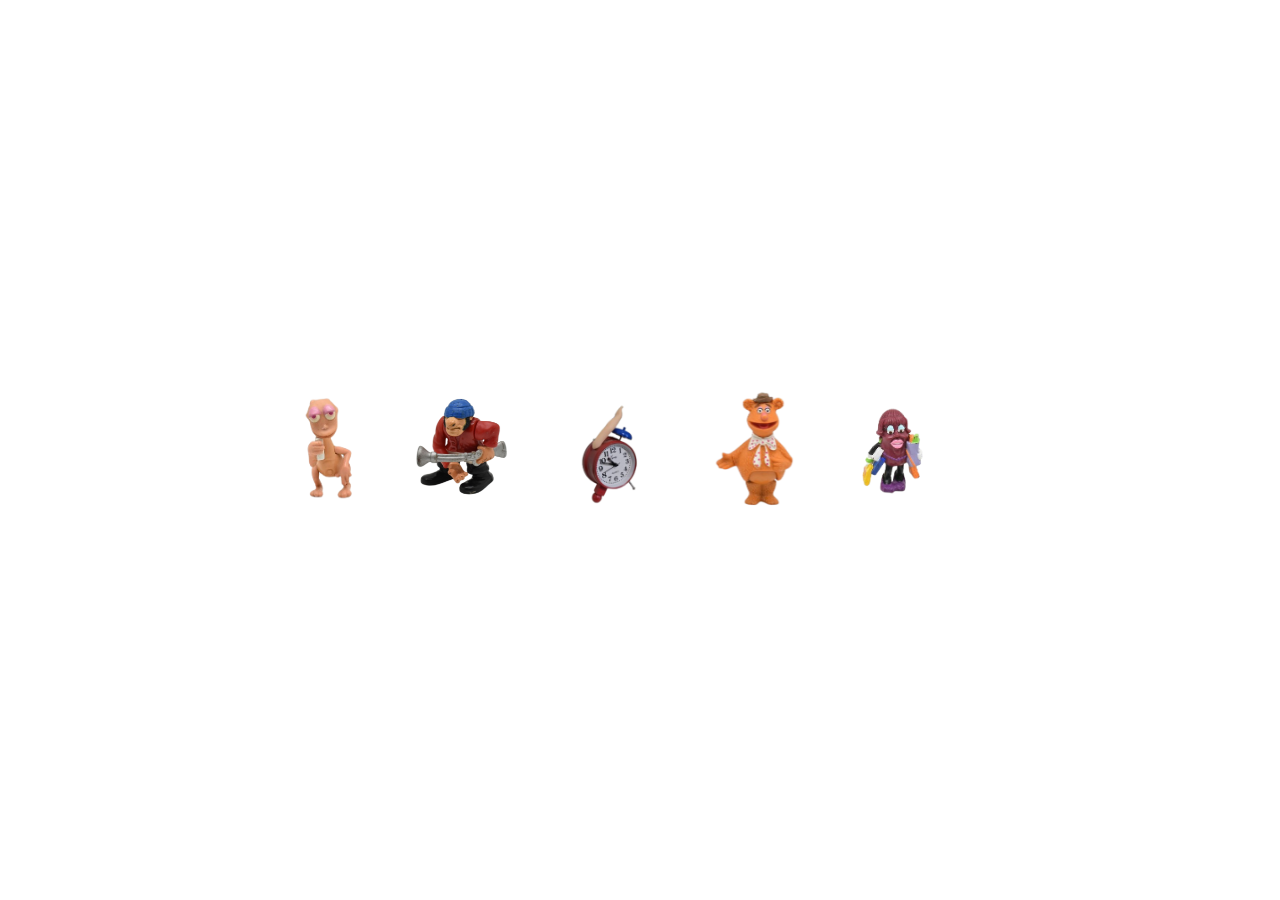
==== commit 513d0902: "Replace text logo with vector logo image and add favicon - Trace the provided good goods logo to SVG" ====
--- a/index.html
+++ b/index.html
@@ -7,6 +7,9 @@
   <link rel="preconnect" href="https://fonts.googleapis.com">
   <link rel="preconnect" href="https://fonts.gstatic.com" crossorigin>
   <link href="https://fonts.googleapis.com/css2?family=Inter:wght@400;500;600;700&display=swap" rel="stylesheet">
+  <link rel="icon" href="images/favicon.svg" type="image/svg+xml">
+  <link rel="alternate icon" href="images/favicon-32.png" sizes="32x32">
+  <link rel="apple-touch-icon" href="images/apple-touch-icon.png">
   <!-- style.css: 장바구니 드로어 등 공통 스타일 / home.css: 메인 화면 전용 -->
   <link rel="stylesheet" href="css/style.css">
   <link rel="stylesheet" href="css/home.css">
@@ -15,7 +18,7 @@
 
   <!-- 좌상단 로고, 우상단 현재 상품명 -->
   <div class="hud" aria-hidden="false">
-    <div class="hud-logo">GOOD GOODS</div>
+    <div class="hud-logo"><img src="images/logo-white.svg" alt="GOOD GOODS"></div>
     <div class="hud-title" id="hud-title" aria-live="polite"></div>
   </div>
 
--- a/css/style.css
+++ b/css/style.css
@@ -38,11 +38,17 @@
 }
 
 .logo {
-  font-size: 1.8rem;
-  font-weight: 700;
-  letter-spacing: -1px;
+  display: inline-block;
+  background: #000;
+  padding: 10px 16px;
+  line-height: 0;
   text-decoration: none;
-  color: #000;
+}
+
+.logo img {
+  display: block;
+  height: 30px;
+  width: auto;
 }
 
 .header-nav {
@@ -536,7 +542,8 @@
 @media (max-width: 600px) {
   body { padding: 20px; }
   header { margin-bottom: 40px; }
-  .logo { font-size: 1.4rem; }
+  .logo { padding: 8px 12px; }
+  .logo img { height: 24px; }
   .header-nav { gap: 18px; }
   .shop-grid { grid-template-columns: repeat(2, 1fr); gap: 30px 15px; }
   .related { margin-top: 70px; }
--- a/css/home.css
+++ b/css/home.css
@@ -13,8 +13,9 @@
 }
 
 :root {
-  --item: clamp(120px, 14vw, 210px);   /* 가운데 상품 크기 */
-  --wheel: clamp(104px, 9.3vw, 150px); /* 클릭휠 지름 */
+  --item: clamp(150px, min(20vw, 36vh), 300px);   /* 가운데 상품 크기 */
+  --wheel: clamp(140px, min(14vw, 28vh), 220px);  /* 클릭휠 지름 */
+  --wheel-bottom: clamp(32px, 7vh, 72px);         /* 클릭휠이 화면 아래에서 떨어진 거리 */
   --spring: cubic-bezier(0.16, 1, 0.3, 1);
 }
 
@@ -36,13 +37,14 @@
   left: 14px;
   top: 12px;
   background: #000;
-  color: #fff;
-  font-size: 9px;
-  font-weight: 700;
-  line-height: 1;
-  letter-spacing: 0.04em;
-  padding: 5px 7px;
-  text-transform: uppercase;
+  padding: 9px 13px;
+  line-height: 0;
+}
+
+.hud-logo img {
+  display: block;
+  height: 24px;
+  width: auto;
 }
 
 .hud-title {
@@ -137,7 +139,7 @@
 .wheel {
   position: fixed;
   left: 50%;
-  bottom: 10px;
+  bottom: var(--wheel-bottom);
   width: var(--wheel);
   height: var(--wheel);
   margin-left: calc(var(--wheel) / -2);
@@ -147,6 +149,7 @@
   transform: translateY(140%);
   transition:
     transform 0.8s var(--spring),
+    bottom 0.5s var(--spring),
     width 0.5s var(--spring),
     height 0.5s var(--spring),
     margin-left 0.5s var(--spring),
@@ -181,9 +184,15 @@
   left: 50%;
   transform: translateX(-50%);
   padding: 7px 12px;
-  font-size: 9px;
+  font-size: clamp(10px, calc(var(--wheel) * 0.07), 14px);
   font-weight: 700;
   letter-spacing: 0.05em;
+}
+
+.w-prev svg,
+.w-next svg {
+  width: calc(var(--wheel) * 0.11);
+  height: auto;
 }
 
 .w-prev,
@@ -226,6 +235,7 @@
 
 /* 모달이 열렸을 때: 알약 모양 */
 body.modal-open .wheel {
+  bottom: 18px;
   width: 150px;
   height: 40px;
   margin-left: -75px;
@@ -398,9 +408,11 @@
 /* ---------- 모바일 ---------- */
 @media (max-width: 700px) {
   :root {
-    --item: clamp(110px, 34vw, 200px);
-    --wheel: 118px;
+    --item: clamp(150px, min(52vw, 34vh), 280px);
+    --wheel: clamp(140px, min(42vw, 26vh), 180px);
   }
+  .hud-logo { left: 12px; top: 10px; padding: 8px 11px; }
+  .hud-logo img { height: 20px; }
   .m-card { width: min(92vw, 560px); }
 }
 
